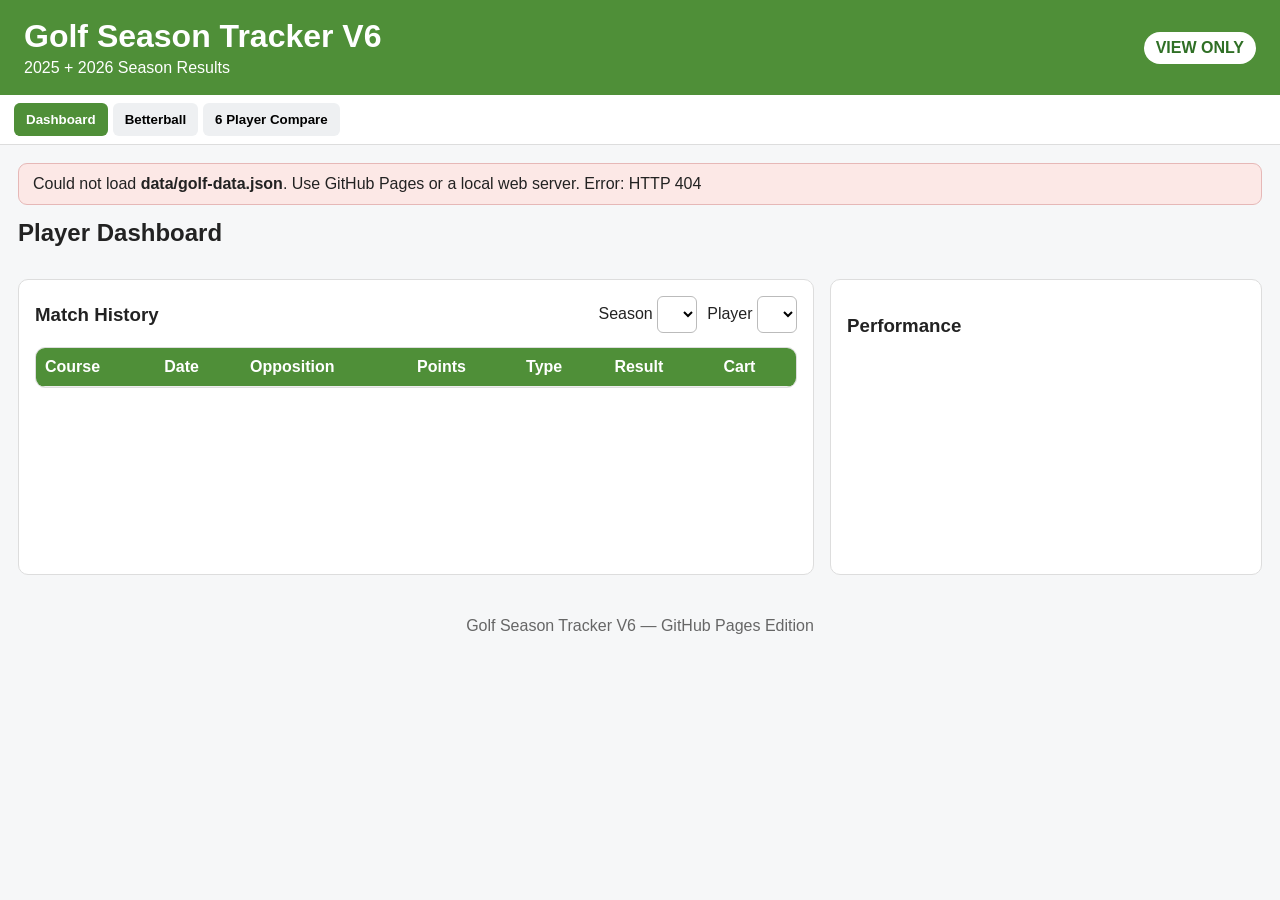
==== index.html @ b0896ddb "Add files via upload" ====
<!doctype html><html lang="en"><head><meta charset="utf-8"><meta name="viewport" content="width=device-width,initial-scale=1"><title>Golf Season Tracker V6</title><link rel="stylesheet" href="style.css"></head><body>
<header><div><h1>Golf Season Tracker V6</h1><div>2025 + 2026 Season Results</div></div><span class="badge">VIEW ONLY</span></header>
<nav><button class="active" data-tab="dashboard">Dashboard</button><button data-tab="betterball">Betterball</button><button data-tab="comparison">6 Player Compare</button></nav>
<main><div id="loadStatus" class="note">Loading golf data…</div>
<section id="dashboard" class="panel active"><div class="section-head"><h2>Player Dashboard</h2></div><div id="cards" class="cards"></div><div class="grid2"><div class="card"><div class="section-head"><h3>Match History</h3><div class="header-actions"><label>Season <select id="dashSeason"></select></label><label>Player <select id="player"></select></label></div></div><div class="table-wrap"><table><thead><tr><th>Course</th><th>Date</th><th>Opposition</th><th>Points</th><th>Type</th><th>Result</th><th>Cart</th></tr></thead><tbody id="history"></tbody></table></div></div><div class="card"><h3>Performance</h3><canvas id="chart" width="520" height="260"></canvas></div></div></section>
<section id="betterball" class="panel"><div class="section-head"><h2>Betterball Results</h2><label>Season <select id="bbSeason"></select></label></div><div class="table-wrap"><table><thead><tr><th>Course</th><th>Date</th><th>Opposition</th><th>Pairing</th><th>Combined</th><th>Result</th></tr></thead><tbody id="bbrows"></tbody></table></div><div class="card top"><h3>Best Betterball Combinations</h3><div class="table-wrap"><table><thead><tr><th>Rank</th><th>Combination</th><th>Played</th><th>W</th><th>D</th><th>L</th><th>Win %</th><th>Avg Combined</th><th>Best Combined</th></tr></thead><tbody id="bestbb"></tbody></table></div></div></section>
<section id="comparison" class="panel"><div class="section-head"><h2>6 Player Comparison</h2><label>Season <select id="compareSeasonView"></select></label></div><div class="table-wrap"><table><thead><tr><th>Metric</th><th><select id="p1"></select></th><th><select id="p2"></select></th><th><select id="p3"></select></th><th><select id="p4"></select></th><th><select id="p5"></select></th><th><select id="p6"></select></th></tr></thead><tbody id="compare"></tbody></table></div></section>
</main><footer>Golf Season Tracker V6 — GitHub Pages Edition</footer><script src="app.js"></script></body></html>
---- style.css ----
*{box-sizing:border-box}body{margin:0;font-family:Arial,Helvetica,sans-serif;background:#f6f7f8;color:#222}header{background:#4f8f38;color:#fff;padding:18px 24px;display:flex;justify-content:space-between;align-items:center;gap:14px;flex-wrap:wrap}h1{margin:0 0 4px}.badge{background:#fff;color:#2f6f25;border-radius:999px;padding:7px 12px;font-weight:700}nav{display:flex;gap:5px;background:#fff;border-bottom:1px solid #ddd;padding:8px 14px;overflow:auto}nav button{border:0;border-radius:6px;padding:9px 12px;background:#eef0f2;font-weight:700;cursor:pointer;white-space:nowrap}nav button.active{background:#4f8f38;color:#fff}main{max-width:1500px;margin:auto;padding:18px}.panel{display:none}.panel.active{display:block}.note{background:#edf7e9;border:1px solid #c8dfbd;border-radius:9px;padding:11px 14px;margin-bottom:14px}.note.error{background:#fce8e6;border-color:#e6b8b7}.section-head{display:flex;justify-content:space-between;align-items:center;gap:10px;flex-wrap:wrap;margin-bottom:14px}.section-head h2,.section-head h3{margin:0}.header-actions{display:flex;gap:10px;align-items:center;flex-wrap:wrap}.cards{display:grid;grid-template-columns:repeat(auto-fit,minmax(145px,1fr));gap:12px;margin-bottom:18px}.card{background:#fff;border:1px solid #ddd;border-radius:10px;padding:16px}.metric .label{font-size:13px;color:#666}.metric .value{font-size:28px;font-weight:800;margin-top:5px}.grid2{display:grid;grid-template-columns:1.4fr 1fr;gap:16px}.table-wrap{overflow:auto;background:#fff;border:1px solid #ddd;border-radius:10px}table{width:100%;border-collapse:collapse;min-width:760px}th,td{padding:10px 9px;border-bottom:1px solid #eee;text-align:left}th{background:#4f8f38;color:#fff}select{padding:9px;border:1px solid #bbb;border-radius:6px;background:#fff}th select{width:100%;min-width:120px;padding:7px;font-weight:700}.result-W{background:#d9ead3}.result-D{background:#fff2cc}.result-L{background:#f4cccc}.top{margin-top:18px}canvas{max-width:100%}footer{text-align:center;color:#666;padding:24px}@media(max-width:700px){.grid2{grid-template-columns:1fr}}
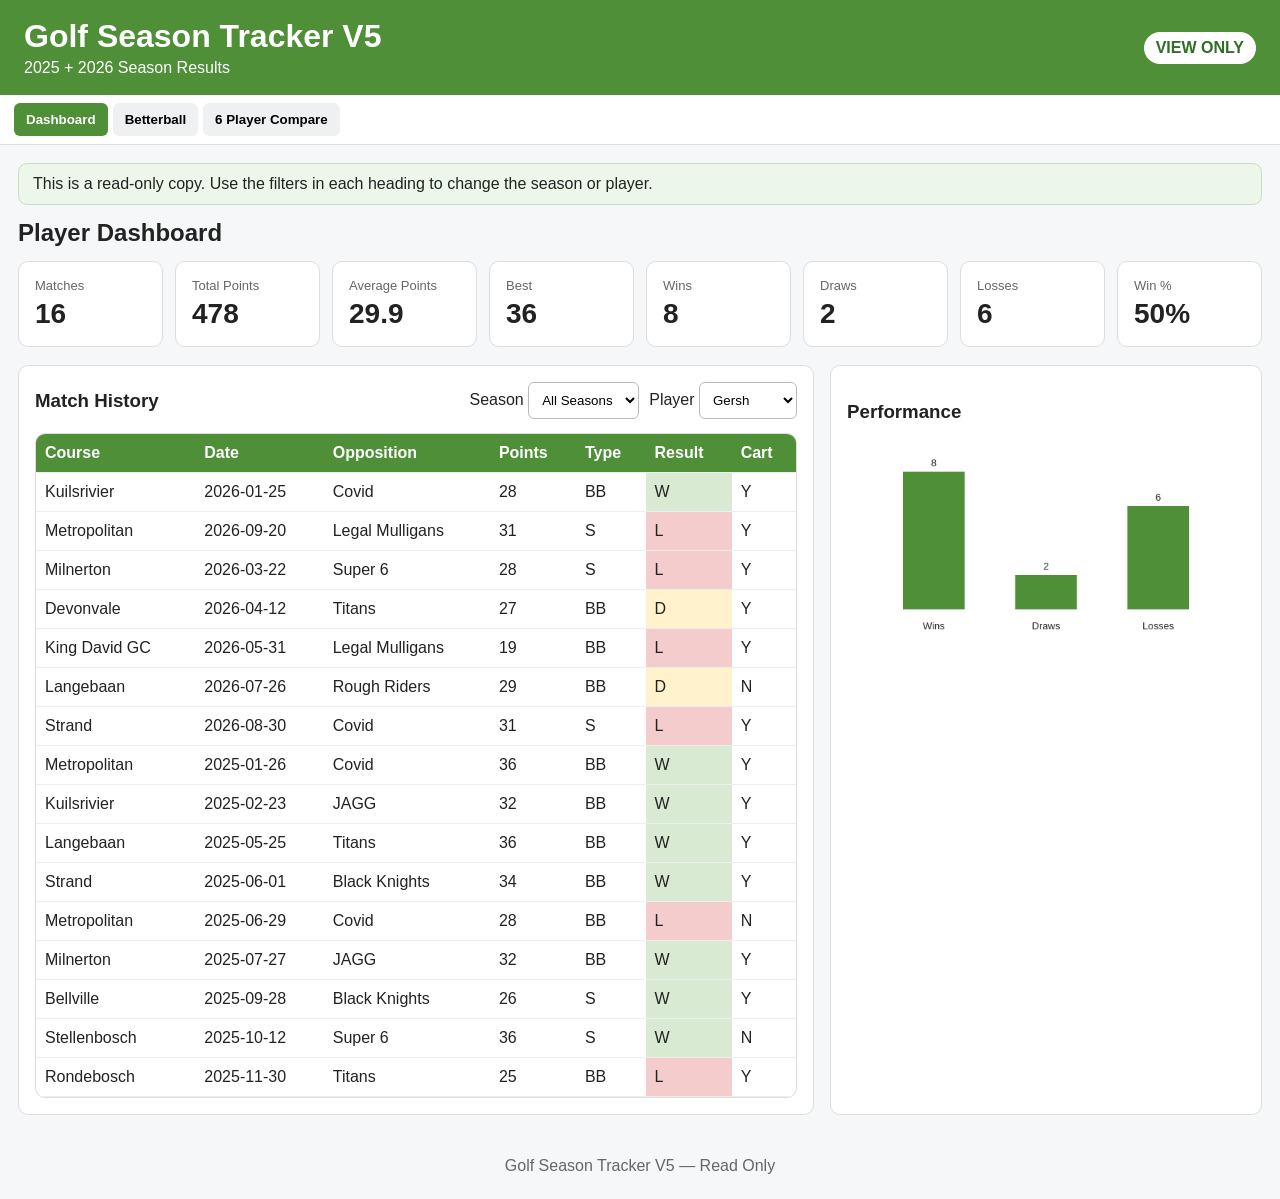
==== commit 1e1d9d59: "Add files via upload" ====
--- a/index.html
+++ b/index.html
@@ -1,8 +1,130 @@
-<!doctype html><html lang="en"><head><meta charset="utf-8"><meta name="viewport" content="width=device-width,initial-scale=1"><title>Golf Season Tracker V6</title><link rel="stylesheet" href="style.css"></head><body>
-<header><div><h1>Golf Season Tracker V6</h1><div>2025 + 2026 Season Results</div></div><span class="badge">VIEW ONLY</span></header>
+<!doctype html><html lang="en"><head><meta charset="utf-8"><meta name="viewport" content="width=device-width,initial-scale=1">
+<title>Golf Season Tracker V5 - View Only</title>
+<style>
+*{box-sizing:border-box}body{margin:0;font-family:Arial,Helvetica,sans-serif;background:#f6f7f8;color:#222}
+header{background:#4f8f38;color:#fff;padding:18px 24px;display:flex;justify-content:space-between;align-items:center;gap:14px;flex-wrap:wrap}
+h1{margin:0 0 4px}.badge{background:#fff;color:#2f6f25;border-radius:999px;padding:7px 12px;font-weight:700}
+nav{display:flex;gap:5px;background:#fff;border-bottom:1px solid #ddd;padding:8px 14px;overflow:auto}
+nav button{border:0;border-radius:6px;padding:9px 12px;background:#eef0f2;font-weight:700;cursor:pointer;white-space:nowrap}nav button.active{background:#4f8f38;color:#fff}
+main{max-width:1500px;margin:auto;padding:18px}.panel{display:none}.panel.active{display:block}
+.note{background:#edf7e9;border:1px solid #c8dfbd;border-radius:9px;padding:11px 14px;margin-bottom:14px}
+.section-head{display:flex;justify-content:space-between;align-items:center;gap:10px;flex-wrap:wrap;margin-bottom:14px}.section-head h2,.section-head h3{margin:0}
+.header-actions{display:flex;gap:10px;align-items:center;flex-wrap:wrap}
+.cards{display:grid;grid-template-columns:repeat(auto-fit,minmax(145px,1fr));gap:12px;margin-bottom:18px}
+.card{background:#fff;border:1px solid #ddd;border-radius:10px;padding:16px}.metric .label{font-size:13px;color:#666}.metric .value{font-size:28px;font-weight:800;margin-top:5px}
+.grid2{display:grid;grid-template-columns:1.4fr 1fr;gap:16px}.table-wrap{overflow:auto;background:#fff;border:1px solid #ddd;border-radius:10px}
+table{width:100%;border-collapse:collapse;min-width:760px}th,td{padding:10px 9px;border-bottom:1px solid #eee;text-align:left}th{background:#4f8f38;color:#fff}
+select{padding:9px;border:1px solid #bbb;border-radius:6px;background:#fff}th select{width:100%;min-width:120px;padding:7px;font-weight:700}
+.result-W{background:#d9ead3}.result-D{background:#fff2cc}.result-L{background:#f4cccc}.top{margin-top:18px}canvas{max-width:100%}
+footer{text-align:center;color:#666;padding:24px}@media(max-width:700px){.grid2{grid-template-columns:1fr}}
+</style></head><body>
+<header><div><h1>Golf Season Tracker V5</h1><div>2025 + 2026 Season Results</div></div><span class="badge">VIEW ONLY</span></header>
 <nav><button class="active" data-tab="dashboard">Dashboard</button><button data-tab="betterball">Betterball</button><button data-tab="comparison">6 Player Compare</button></nav>
-<main><div id="loadStatus" class="note">Loading golf data…</div>
-<section id="dashboard" class="panel active"><div class="section-head"><h2>Player Dashboard</h2></div><div id="cards" class="cards"></div><div class="grid2"><div class="card"><div class="section-head"><h3>Match History</h3><div class="header-actions"><label>Season <select id="dashSeason"></select></label><label>Player <select id="player"></select></label></div></div><div class="table-wrap"><table><thead><tr><th>Course</th><th>Date</th><th>Opposition</th><th>Points</th><th>Type</th><th>Result</th><th>Cart</th></tr></thead><tbody id="history"></tbody></table></div></div><div class="card"><h3>Performance</h3><canvas id="chart" width="520" height="260"></canvas></div></div></section>
-<section id="betterball" class="panel"><div class="section-head"><h2>Betterball Results</h2><label>Season <select id="bbSeason"></select></label></div><div class="table-wrap"><table><thead><tr><th>Course</th><th>Date</th><th>Opposition</th><th>Pairing</th><th>Combined</th><th>Result</th></tr></thead><tbody id="bbrows"></tbody></table></div><div class="card top"><h3>Best Betterball Combinations</h3><div class="table-wrap"><table><thead><tr><th>Rank</th><th>Combination</th><th>Played</th><th>W</th><th>D</th><th>L</th><th>Win %</th><th>Avg Combined</th><th>Best Combined</th></tr></thead><tbody id="bestbb"></tbody></table></div></div></section>
-<section id="comparison" class="panel"><div class="section-head"><h2>6 Player Comparison</h2><label>Season <select id="compareSeasonView"></select></label></div><div class="table-wrap"><table><thead><tr><th>Metric</th><th><select id="p1"></select></th><th><select id="p2"></select></th><th><select id="p3"></select></th><th><select id="p4"></select></th><th><select id="p5"></select></th><th><select id="p6"></select></th></tr></thead><tbody id="compare"></tbody></table></div></section>
-</main><footer>Golf Season Tracker V6 — GitHub Pages Edition</footer><script src="app.js"></script></body></html>+<main><div class="note">This is a read-only copy. Use the filters in each heading to change the season or player.</div>
+
+<section id="dashboard" class="panel active">
+  <div class="section-head"><h2>Player Dashboard</h2></div>
+  <div id="cards" class="cards"></div>
+  <div class="grid2">
+    <div class="card">
+      <div class="section-head"><h3>Match History</h3><div class="header-actions"><label>Season <select id="dashSeason"></select></label><label>Player <select id="player"></select></label></div></div>
+      <div class="table-wrap"><table><thead><tr><th>Course</th><th>Date</th><th>Opposition</th><th>Points</th><th>Type</th><th>Result</th><th>Cart</th></tr></thead><tbody id="history"></tbody></table></div>
+    </div>
+    <div class="card"><h3>Performance</h3><canvas id="chart" width="520" height="260"></canvas></div>
+  </div>
+</section>
+
+<section id="betterball" class="panel">
+  <div class="section-head"><h2>Betterball Results</h2><label>Season <select id="bbSeason"></select></label></div>
+  <div class="table-wrap"><table><thead><tr><th>Course</th><th>Date</th><th>Opposition</th><th>Pairing</th><th>Combined</th><th>Result</th></tr></thead><tbody id="bbrows"></tbody></table></div>
+  <div class="card top"><h3>Best Betterball Combinations</h3><div class="table-wrap"><table><thead><tr><th>Rank</th><th>Combination</th><th>Played</th><th>W</th><th>D</th><th>L</th><th>Win %</th><th>Avg Combined</th><th>Best Combined</th></tr></thead><tbody id="bestbb"></tbody></table></div></div>
+</section>
+
+<section id="comparison" class="panel">
+  <div class="section-head"><h2>6 Player Comparison</h2><label>Season <select id="compareSeasonView"></select></label></div>
+  <div class="table-wrap"><table><thead><tr><th>Metric</th><th><select id="p1"></select></th><th><select id="p2"></select></th><th><select id="p3"></select></th><th><select id="p4"></select></th><th><select id="p5"></select></th><th><select id="p6"></select></th></tr></thead><tbody id="compare"></tbody></table></div>
+</section>
+</main><footer>Golf Season Tracker V5 — Read Only</footer>
+
+<script>
+const STATE={"players":["Hein","Gersh","Louis","Anrich","Danie","John","Barry","Dewald D","Kevin","Faf","Marius","Paul","Hilmi","Matthew","Ronnie","Hanre","Gerhard","Matt"],"courses":["Kuilsrivier","Metropolitan","Milnerton","Devonvale","King David GC","Langebaan","Strand","Stellenbosch","Rondebosch","Bellville"],"oppositions":["Covid","Rough Riders","Super 6","Titans","Legal Mulligans","JAGG","Black Knights"],"matches":[{"season":2026,"course":"Kuilsrivier","date":"2026-01-25","opposition":"Covid","player":"Hein","points":32,"type":"BB","result":"W","cart":"Y"},{"season":2026,"course":"Metropolitan","date":"2026-09-20","opposition":"Legal Mulligans","player":"Hein","points":24,"type":"BB","result":"W","cart":"Y"},{"season":2026,"course":"Milnerton","date":"2026-03-22","opposition":"Super 6","player":"Hein","points":27,"type":"BB","result":"L","cart":"N"},{"season":2026,"course":"Devonvale","date":"2026-04-12","opposition":"Titans","player":"Hein","points":26,"type":"BB","result":"L","cart":"Y"},{"season":2026,"course":"King David GC","date":"2026-05-31","opposition":"Legal Mulligans","player":"Hein","points":26,"type":"BB","result":"L","cart":"Y"},{"season":2026,"course":"Kuilsrivier","date":"2026-01-25","opposition":"Covid","player":"Gersh","points":28,"type":"BB","result":"W","cart":"Y"},{"season":2026,"course":"Metropolitan","date":"2026-09-20","opposition":"Legal Mulligans","player":"Gersh","points":31,"type":"S","result":"L","cart":"Y"},{"season":2026,"course":"Milnerton","date":"2026-03-22","opposition":"Super 6","player":"Gersh","points":28,"type":"S","result":"L","cart":"Y"},{"season":2026,"course":"Devonvale","date":"2026-04-12","opposition":"Titans","player":"Gersh","points":27,"type":"BB","result":"D","cart":"Y"},{"season":2026,"course":"King David GC","date":"2026-05-31","opposition":"Legal Mulligans","player":"Gersh","points":19,"type":"BB","result":"L","cart":"Y"},{"season":2026,"course":"Langebaan","date":"2026-07-26","opposition":"Rough Riders","player":"Gersh","points":29,"type":"BB","result":"D","cart":"N"},{"season":2026,"course":"Strand","date":"2026-08-30","opposition":"Covid","player":"Gersh","points":31,"type":"S","result":"L","cart":"Y"},{"season":2026,"course":"Kuilsrivier","date":"2026-01-25","opposition":"Covid","player":"Louis","points":24,"type":"S","result":"L","cart":"N"},{"season":2026,"course":"Metropolitan","date":"2026-09-20","opposition":"Legal Mulligans","player":"Louis","points":31,"type":"S","result":"L","cart":"Y"},{"season":2026,"course":"Milnerton","date":"2026-03-22","opposition":"Super 6","player":"Louis","points":36,"type":"S","result":"W","cart":"Y"},{"season":2026,"course":"Devonvale","date":"2026-04-12","opposition":"Titans","player":"Louis","points":31,"type":"S","result":"L","cart":"N"},{"season":2026,"course":"King David GC","date":"2026-05-31","opposition":"Legal Mulligans","player":"Louis","points":34,"type":"S","result":"W","cart":"N"},{"season":2026,"course":"Langebaan","date":"2026-07-26","opposition":"Rough Riders","player":"Louis","points":30,"type":"S","result":"L","cart":"N"},{"season":2026,"course":"Strand","date":"2026-08-30","opposition":"Covid","player":"Louis","points":31,"type":"S","result":"L","cart":"Y"},{"season":2026,"course":"Kuilsrivier","date":"2026-01-25","opposition":"Covid","player":"Anrich","points":27,"type":"S","result":"L","cart":"N"},{"season":2026,"course":"Metropolitan","date":"2026-09-20","opposition":"Legal Mulligans","player":"Anrich","points":38,"type":"BB","result":"W","cart":"N"},{"season":2026,"course":"Milnerton","date":"2026-03-22","opposition":"Super 6","player":"Anrich","points":27,"type":"BB","result":"L","cart":"N"},{"season":2026,"course":"Devonvale","date":"2026-04-12","opposition":"Titans","player":"Anrich","points":29,"type":"S","result":"L","cart":"N"},{"season":2026,"course":"King David GC","date":"2026-05-31","opposition":"Legal Mulligans","player":"Anrich","points":30,"type":"BB","result":"L","cart":"N"},{"season":2026,"course":"Langebaan","date":"2026-07-26","opposition":"Rough Riders","player":"Anrich","points":41,"type":"BB","result":"W","cart":"N"},{"season":2026,"course":"Strand","date":"2026-08-30","opposition":"Covid","player":"Anrich","points":35,"type":"BB","result":"W","cart":"N"},{"season":2026,"course":"Kuilsrivier","date":"2026-01-25","opposition":"Covid","player":"Danie","points":18,"type":"BB","result":"L","cart":"N"},{"season":2026,"course":"Metropolitan","date":"2026-09-20","opposition":"Legal Mulligans","player":"Danie","points":33,"type":"BB","result":"W","cart":"N"},{"season":2026,"course":"King David GC","date":"2026-05-31","opposition":"Legal Mulligans","player":"Danie","points":31,"type":"BB","result":"L","cart":"N"},{"season":2026,"course":"Langebaan","date":"2026-07-26","opposition":"Rough Riders","player":"Danie","points":30,"type":"BB","result":"W","cart":"N"},{"season":2026,"course":"Strand","date":"2026-08-30","opposition":"Covid","player":"Danie","points":23,"type":"BB","result":"L","cart":"N"},{"season":2026,"course":"Kuilsrivier","date":"2026-01-25","opposition":"Covid","player":"John","points":26,"type":"BB","result":"L","cart":"N"},{"season":2026,"course":"Metropolitan","date":"2026-09-20","opposition":"Legal Mulligans","player":"John","points":28,"type":"BB","result":"W","cart":"Y"},{"season":2026,"course":"Milnerton","date":"2026-03-22","opposition":"Super 6","player":"John","points":20,"type":"BB","result":"L","cart":"Y"},{"season":2026,"course":"Devonvale","date":"2026-04-12","opposition":"Titans","player":"John","points":24,"type":"BB","result":"D","cart":"Y"},{"season":2026,"course":"King David GC","date":"2026-05-31","opposition":"Legal Mulligans","player":"John","points":35,"type":"S","result":"W","cart":"N"},{"season":2026,"course":"Strand","date":"2026-08-30","opposition":"Covid","player":"John","points":28,"type":"BB","result":"L","cart":"N"},{"season":2026,"course":"Milnerton","date":"2026-03-22","opposition":"Super 6","player":"Barry","points":24,"type":"BB","result":"L","cart":"Y"},{"season":2026,"course":"Langebaan","date":"2026-07-26","opposition":"Rough Riders","player":"Dewald D","points":38,"type":"BB","result":"D","cart":"N"},{"season":2026,"course":"Langebaan","date":"2026-07-26","opposition":"Rough Riders","player":"Kevin","points":34,"type":"S","result":"W","cart":"N"},{"season":2026,"course":"Strand","date":"2026-08-30","opposition":"Covid","player":"Faf","points":27,"type":"BB","result":"WL","cart":"N"},{"season":2026,"course":"Devonvale","date":"2026-04-12","opposition":"Titans","player":"Marius","points":21,"type":"BB","result":"L","cart":"Y"},{"season":2025,"course":"Metropolitan","date":"2025-01-26","opposition":"Covid","player":"Hein","points":35,"type":"S","result":"L","cart":"Y"},{"season":2025,"course":"Kuilsrivier","date":"2025-02-23","opposition":"JAGG","player":"Hein","points":24,"type":"S","result":"L","cart":"Y"},{"season":2025,"course":"Devonvale","date":"2025-04-13","opposition":"Super 6","player":"Hein","points":27,"type":"BB","result":"L","cart":"Y"},{"season":2025,"course":"Strand","date":"2025-06-01","opposition":"Black Knights","player":"Hein","points":26,"type":"BB","result":"L","cart":"Y"},{"season":2025,"course":"Metropolitan","date":"2025-06-29","opposition":"Covid","player":"Hein","points":33,"type":"BB","result":"W","cart":"N"},{"season":2025,"course":"Milnerton","date":"2025-07-27","opposition":"JAGG","player":"Hein","points":28,"type":"BB","result":"W","cart":"Y"},{"season":2025,"course":"Bellville","date":"2025-09-28","opposition":"Black Knights","player":"Hein","points":35,"type":"BB","result":"W","cart":"Y"},{"season":2025,"course":"Stellenbosch","date":"2025-10-12","opposition":"Super 6","player":"Hein","points":35,"type":"BB","result":"W","cart":"N"},{"season":2025,"course":"Rondebosch","date":"2025-11-30","opposition":"Titans","player":"Hein","points":27,"type":"BB","result":"L","cart":"Y"},{"season":2025,"course":"Metropolitan","date":"2025-01-26","opposition":"Covid","player":"Louis","points":34,"type":"BB","result":"L","cart":"N"},{"season":2025,"course":"Kuilsrivier","date":"2025-02-23","opposition":"JAGG","player":"Louis","points":31,"type":"S","result":"L","cart":"Y"},{"season":2025,"course":"Devonvale","date":"2025-04-13","opposition":"Super 6","player":"Louis","points":27,"type":"S","result":"W","cart":"N"},{"season":2025,"course":"Langebaan","date":"2025-05-25","opposition":"Titans","player":"Louis","points":34,"type":"BB","result":"W","cart":"Y"},{"season":2025,"course":"Strand","date":"2025-06-01","opposition":"Black Knights","player":"Louis","points":36,"type":"BB","result":"W","cart":"Y"},{"season":2025,"course":"Milnerton","date":"2025-07-27","opposition":"JAGG","player":"Louis","points":33,"type":"S","result":"W","cart":"N"},{"season":2025,"course":"Bellville","date":"2025-09-28","opposition":"Black Knights","player":"Louis","points":38,"type":"BB","result":"W","cart":"Y"},{"season":2025,"course":"Stellenbosch","date":"2025-10-12","opposition":"Super 6","player":"Louis","points":41,"type":"BB","result":"W","cart":"N"},{"season":2025,"course":"Rondebosch","date":"2025-11-30","opposition":"Titans","player":"Louis","points":36,"type":"S","result":"W","cart":"N"},{"season":2025,"course":"Metropolitan","date":"2025-01-26","opposition":"Covid","player":"Gersh","points":36,"type":"BB","result":"W","cart":"Y"},{"season":2025,"course":"Kuilsrivier","date":"2025-02-23","opposition":"JAGG","player":"Gersh","points":32,"type":"BB","result":"W","cart":"Y"},{"season":2025,"course":"Langebaan","date":"2025-05-25","opposition":"Titans","player":"Gersh","points":36,"type":"BB","result":"W","cart":"Y"},{"season":2025,"course":"Strand","date":"2025-06-01","opposition":"Black Knights","player":"Gersh","points":34,"type":"BB","result":"W","cart":"Y"},{"season":2025,"course":"Metropolitan","date":"2025-06-29","opposition":"Covid","player":"Gersh","points":28,"type":"BB","result":"L","cart":"N"},{"season":2025,"course":"Milnerton","date":"2025-07-27","opposition":"JAGG","player":"Gersh","points":32,"type":"BB","result":"W","cart":"Y"},{"season":2025,"course":"Bellville","date":"2025-09-28","opposition":"Black Knights","player":"Gersh","points":26,"type":"S","result":"W","cart":"Y"},{"season":2025,"course":"Stellenbosch","date":"2025-10-12","opposition":"Super 6","player":"Gersh","points":36,"type":"S","result":"W","cart":"N"},{"season":2025,"course":"Rondebosch","date":"2025-11-30","opposition":"Titans","player":"Gersh","points":25,"type":"BB","result":"L","cart":"Y"},{"season":2025,"course":"Metropolitan","date":"2025-01-26","opposition":"Covid","player":"Danie","points":30,"type":"BB","result":"W","cart":"Y"},{"season":2025,"course":"Kuilsrivier","date":"2025-02-23","opposition":"JAGG","player":"Danie","points":31,"type":"BB","result":"W","cart":"Y"},{"season":2025,"course":"Devonvale","date":"2025-04-13","opposition":"Super 6","player":"Danie","points":28,"type":"BB","result":"W","cart":"N"},{"season":2025,"course":"Langebaan","date":"2025-05-25","opposition":"Titans","player":"Danie","points":34,"type":"BB","result":"W","cart":"N"},{"season":2025,"course":"Strand","date":"2025-06-01","opposition":"Black Knights","player":"Danie","points":20,"type":"S","result":"L","cart":"N"},{"season":2025,"course":"Metropolitan","date":"2025-06-29","opposition":"Covid","player":"Danie","points":32,"type":"BB","result":"W","cart":"N"},{"season":2025,"course":"Milnerton","date":"2025-07-27","opposition":"JAGG","player":"Danie","points":32,"type":"BB","result":"W","cart":"N"},{"season":2025,"course":"Bellville","date":"2025-09-28","opposition":"Black Knights","player":"Danie","points":26,"type":"S","result":"L","cart":"Y"},{"season":2025,"course":"Stellenbosch","date":"2025-10-12","opposition":"Super 6","player":"Danie","points":29,"type":"BB","result":"W","cart":"N"},{"season":2025,"course":"Rondebosch","date":"2025-11-30","opposition":"Titans","player":"Danie","points":33,"type":"BB","result":"W","cart":"N"},{"season":2025,"course":"Metropolitan","date":"2025-01-26","opposition":"Covid","player":"Anrich","points":33,"type":"BB","result":"L","cart":"N"},{"season":2025,"course":"Kuilsrivier","date":"2025-02-23","opposition":"JAGG","player":"Anrich","points":33,"type":"BB","result":"W","cart":"Y"},{"season":2025,"course":"Devonvale","date":"2025-04-13","opposition":"Super 6","player":"Anrich","points":35,"type":"BB","result":"W","cart":"N"},{"season":2025,"course":"Langebaan","date":"2025-05-25","opposition":"Titans","player":"Anrich","points":34,"type":"BB","result":"W","cart":"N"},{"season":2025,"course":"Strand","date":"2025-06-01","opposition":"Black Knights","player":"Anrich","points":28,"type":"BB","result":"L","cart":"N"},{"season":2025,"course":"Metropolitan","date":"2025-06-29","opposition":"Covid","player":"Anrich","points":30,"type":"S","result":"L","cart":"N"},{"season":2025,"course":"Milnerton","date":"2025-07-27","opposition":"JAGG","player":"Anrich","points":26,"type":"S","result":"L","cart":"N"},{"season":2025,"course":"Bellville","date":"2025-09-28","opposition":"Black Knights","player":"Anrich","points":23,"type":"BB","result":"L","cart":"Y"},{"season":2025,"course":"Stellenbosch","date":"2025-10-12","opposition":"Super 6","player":"Anrich","points":37,"type":"S","result":"W","cart":"N"},{"season":2025,"course":"Rondebosch","date":"2025-11-30","opposition":"Titans","player":"Anrich","points":34,"type":"BB","result":"W","cart":"N"},{"season":2025,"course":"Metropolitan","date":"2025-06-29","opposition":"Covid","player":"Paul","points":29,"type":"S","result":"W","cart":"N"},{"season":2025,"course":"Milnerton","date":"2025-07-27","opposition":"JAGG","player":"Paul","points":34,"type":"BB","result":"W","cart":"N"},{"season":2025,"course":"Bellville","date":"2025-09-28","opposition":"Black Knights","player":"Paul","points":27,"type":"BB","result":"L","cart":"Y"},{"season":2025,"course":"Metropolitan","date":"2025-01-26","opposition":"Covid","player":"Hilmi","points":36,"type":"S","result":"W","cart":"N"},{"season":2025,"course":"Kuilsrivier","date":"2025-02-23","opposition":"JAGG","player":"Marius","points":17,"type":"BB","result":"W","cart":"Y"},{"season":2025,"course":"Strand","date":"2025-06-01","opposition":"Black Knights","player":"Marius","points":6,"type":"S","result":"L","cart":"N"},{"season":2025,"course":"Metropolitan","date":"2025-06-29","opposition":"Covid","player":"Marius","points":24,"type":"BB","result":"L","cart":"N"},{"season":2025,"course":"Devonvale","date":"2025-04-13","opposition":"Super 6","player":"Matthew","points":21,"type":"BB","result":"L","cart":"Y"},{"season":2025,"course":"Devonvale","date":"2025-04-13","opposition":"Super 6","player":"Ronnie","points":33,"type":"S","result":"W","cart":"N"},{"season":2025,"course":"Langebaan","date":"2025-05-25","opposition":"Titans","player":"Kevin","points":32,"type":"S","result":"L","cart":"N"},{"season":2025,"course":"Langebaan","date":"2025-05-25","opposition":"Titans","player":"Hanre","points":23,"type":"S","result":"L","cart":"N"},{"season":2025,"course":"Stellenbosch","date":"2025-10-12","opposition":"Super 6","player":"Gerhard","points":21,"type":"BB","result":"W","cart":"N"},{"season":2025,"course":"Rondebosch","date":"2025-11-30","opposition":"Titans","player":"Gerhard","points":22,"type":"S","result":"L","cart":"N"}],"betterball":[{"season":2026,"course":"Kuilsrivier","date":"2026-01-25","opposition":"Covid","t1p1":"Hein","t1p2":"Gersh","t1combined":38,"t1result":"W","t2p1":"Danie","t2p2":"John","t2combined":31,"t2result":"L"},{"season":2026,"course":"Metropolitan","date":"2026-09-20","opposition":"Legal Mulligans","t1p1":"Hein","t1p2":"John","t1combined":38,"t1result":"W","t2p1":"Danie","t2p2":"Anrich","t2combined":42,"t2result":"W"},{"season":2026,"course":"Milnerton","date":"2026-03-22","opposition":"Super 6","t1p1":"John","t1p2":"Barry","t1combined":31,"t1result":"L","t2p1":"Hein","t2p2":"Anrich","t2combined":36,"t2result":"L"},{"season":2026,"course":"Devonvale","date":"2026-04-12","opposition":"Titans","t1p1":"Gersh","t1p2":"John","t1combined":34,"t1result":"D","t2p1":"Hein","t2p2":"Marius","t2combined":32,"t2result":"L"},{"season":2026,"course":"King David GC","date":"2026-05-31","opposition":"Legal Mulligans","t1p1":"Hein","t1p2":"Gersh","t1combined":34,"t1result":"L","t2p1":"Danie","t2p2":"Anrich","t2combined":41,"t2result":"L"},{"season":2026,"course":"Langebaan","date":"2026-07-26","opposition":"Rough Riders","t1p1":"Danie","t1p2":"Anrich","t1combined":46,"t1result":"W","t2p1":"Gersh","t2p2":"Dewald D","t2combined":46,"t2result":"D"},{"season":2026,"course":"Strand","date":"2026-08-30","opposition":"Covid","t1p1":"Danie","t1p2":"John","t1combined":33,"t1result":"L","t2p1":"Anrich","t2p2":"Faf","t2combined":43,"t2result":"W"},{"season":2025,"course":"Metropolitan","date":"2025-01-26","opposition":"Covid","t1p1":"Danie","t1p2":"Gersh","t1combined":0,"t1result":"W","t2p1":"","t2p2":"","t2combined":0,"t2result":""},{"season":2025,"course":"Metropolitan","date":"2025-01-26","opposition":"Covid","t1p1":"Anrich","t1p2":"Louis","t1combined":0,"t1result":"L","t2p1":"","t2p2":"","t2combined":0,"t2result":""},{"season":2025,"course":"Kuilsrivier","date":"2025-02-23","opposition":"JAGG","t1p1":"Danie","t1p2":"Marius","t1combined":0,"t1result":"W","t2p1":"","t2p2":"","t2combined":0,"t2result":""},{"season":2025,"course":"Kuilsrivier","date":"2025-02-23","opposition":"JAGG","t1p1":"Gersh","t1p2":"Anrich","t1combined":0,"t1result":"W","t2p1":"","t2p2":"","t2combined":0,"t2result":""},{"season":2025,"course":"Devonvale","date":"2025-04-13","opposition":"Super 6","t1p1":"Hein","t1p2":"Matt","t1combined":0,"t1result":"L","t2p1":"","t2p2":"","t2combined":0,"t2result":""},{"season":2025,"course":"Devonvale","date":"2025-04-13","opposition":"Super 6","t1p1":"Danie","t1p2":"Anrich","t1combined":0,"t1result":"W","t2p1":"","t2p2":"","t2combined":0,"t2result":""},{"season":2025,"course":"Langebaan","date":"2025-05-25","opposition":"Titans","t1p1":"Gersh","t1p2":"Louis","t1combined":0,"t1result":"W","t2p1":"","t2p2":"","t2combined":0,"t2result":""},{"season":2025,"course":"Langebaan","date":"2025-05-25","opposition":"Titans","t1p1":"Anrich","t1p2":"Danie","t1combined":0,"t1result":"W","t2p1":"","t2p2":"","t2combined":0,"t2result":""},{"season":2025,"course":"Strand","date":"2025-06-01","opposition":"Black Knights","t1p1":"Gersh","t1p2":"Louis","t1combined":0,"t1result":"W","t2p1":"","t2p2":"","t2combined":0,"t2result":""},{"season":2025,"course":"Strand","date":"2025-06-01","opposition":"Black Knights","t1p1":"Anrich","t1p2":"Hein","t1combined":0,"t1result":"W","t2p1":"","t2p2":"","t2combined":0,"t2result":""},{"season":2025,"course":"Metropolitan","date":"2025-06-29","opposition":"Covid","t1p1":"Hein","t1p2":"Danie","t1combined":0,"t1result":"W","t2p1":"","t2p2":"","t2combined":0,"t2result":""},{"season":2025,"course":"Metropolitan","date":"2025-06-29","opposition":"Covid","t1p1":"Gersh","t1p2":"Marius","t1combined":0,"t1result":"L","t2p1":"","t2p2":"","t2combined":0,"t2result":""},{"season":2025,"course":"Milnerton","date":"2025-07-27","opposition":"JAGG","t1p1":"Gersh","t1p2":"Hein","t1combined":0,"t1result":"W","t2p1":"","t2p2":"","t2combined":0,"t2result":""},{"season":2025,"course":"Milnerton","date":"2025-07-27","opposition":"JAGG","t1p1":"Danie","t1p2":"Paul","t1combined":0,"t1result":"W","t2p1":"","t2p2":"","t2combined":0,"t2result":""},{"season":2025,"course":"Stellenbosch","date":"2025-10-12","opposition":"Super 6","t1p1":"Hein","t1p2":"Louis","t1combined":0,"t1result":"W","t2p1":"","t2p2":"","t2combined":0,"t2result":""},{"season":2025,"course":"Stellenbosch","date":"2025-10-12","opposition":"Super 6","t1p1":"Anrich","t1p2":"Paul","t1combined":0,"t1result":"L","t2p1":"","t2p2":"","t2combined":0,"t2result":""},{"season":2025,"course":"Rondebosch","date":"2025-11-30","opposition":"Titans","t1p1":"Anrich","t1p2":"Danie","t1combined":0,"t1result":"W","t2p1":"","t2p2":"","t2combined":0,"t2result":""},{"season":2025,"course":"Rondebosch","date":"2025-11-30","opposition":"Titans","t1p1":"Gersh","t1p2":"Hein","t1combined":0,"t1result":"L","t2p1":"","t2p2":"","t2combined":0,"t2result":""},{"season":2025,"course":"Rondebosch","date":"2025-11-30","opposition":"Titans","t1p1":"Louis","t1p2":"Gerhard","t1combined":0,"t1result":"W","t2p1":"","t2p2":"","t2combined":0,"t2result":""},{"season":2025,"course":"Rondebosch","date":"2025-11-30","opposition":"Titans","t1p1":"Hein","t1p2":"Danie","t1combined":0,"t1result":"W","t2p1":"","t2p2":"","t2combined":0,"t2result":""}]};
+const $=id=>document.getElementById(id);
+const esc=v=>String(v??'').replace(/[&<>]/g,s=>({'&':'&amp;','<':'&lt;','>':'&gt;'}[s]));
+const pct=v=>Math.round((v||0)*100)+'%';
+const avg=a=>a.length?a.reduce((x,y)=>x+y,0)/a.length:0;
+
+function seasonValues(){
+ return ['ALL',...Array.from(new Set([...STATE.matches.map(x=>String(x.season)),...STATE.betterball.map(x=>String(x.season))])).sort((a,b)=>Number(b)-Number(a))];
+}
+function fillSeason(id){
+ $(id).innerHTML=seasonValues().map(s=>`<option value="${s}">${s==='ALL'?'All Seasons':s}</option>`).join('');
+}
+function playersForSeason(season,source='matches'){
+ if(season==='ALL') return [...STATE.players];
+ const set=new Set();
+ if(source==='betterball'){
+  STATE.betterball.filter(x=>String(x.season)===String(season)).forEach(x=>[x.t1p1,x.t1p2,x.t2p1,x.t2p2].forEach(p=>{if(p)set.add(p)}));
+ }else{
+  STATE.matches.filter(x=>String(x.season)===String(season)).forEach(x=>{if(x.player)set.add(x.player)});
+ }
+ return STATE.players.filter(p=>set.has(p));
+}
+function setPlayers(id,season,index=0){
+ const el=$(id),values=playersForSeason(season,'matches'),old=el.value;
+ el.innerHTML=values.map(v=>`<option value="${esc(v)}">${esc(v)}</option>`).join('');
+ if(old&&values.includes(old))el.value=old;else if(values.length)el.value=values[index%values.length];
+}
+function playerStats(player,season){
+ const m=STATE.matches.filter(x=>x.player===player&&(season==='ALL'||String(x.season)===String(season))),pts=m.map(x=>Number(x.points)||0);
+ const c=(r,t)=>m.filter(x=>x.result===r&&(!t||x.type===t)).length,singles=m.filter(x=>x.type==='S').length,bb=m.filter(x=>x.type==='BB').length;
+ return {matches:m.length,total:pts.reduce((a,b)=>a+b,0),average:avg(pts),best:pts.length?Math.max(...pts):0,low:pts.length?Math.min(...pts):0,
+ wins:c('W'),draws:c('D'),losses:c('L'),winPct:m.length?c('W')/m.length:0,singlesWinPct:singles?c('W','S')/singles:0,bbWinPct:bb?c('W','BB')/bb:0};
+}
+function drawBars(labels,values){
+ const c=$('chart'),x=c.getContext('2d'),w=c.width,h=c.height;x.clearRect(0,0,w,h);const p=40,m=Math.max(1,...values),bw=(w-p*2)/values.length*.55;x.font='13px Arial';x.textAlign='center';
+ values.forEach((v,i)=>{const cx=p+(i+.5)*(w-p*2)/values.length,bh=(h-p*2)*(v/m);x.fillStyle='#4f8f38';x.fillRect(cx-bw/2,h-p-bh,bw,bh);x.fillStyle='#222';x.fillText(v,cx,h-p-bh-7);x.fillText(labels[i],cx,h-14)});
+}
+function refreshDashboardPlayer(){
+ const s=$('dashSeason').value;setPlayers('player',s,0);
+ if(STATE.players.includes('Gersh')&&playersForSeason(s).includes('Gersh')&&!$('player').dataset.init){$('player').value='Gersh';$('player').dataset.init='1';}
+}
+function renderDashboard(){
+ const season=$('dashSeason').value,p=$('player').value,s=playerStats(p,season);
+ $('cards').innerHTML=[['Matches',s.matches],['Total Points',s.total],['Average Points',s.average.toFixed(1)],['Best',s.best],['Wins',s.wins],['Draws',s.draws],['Losses',s.losses],['Win %',pct(s.winPct)]].map(v=>`<div class="card metric"><div class="label">${v[0]}</div><div class="value">${v[1]}</div></div>`).join('');
+ const rows=STATE.matches.filter(x=>x.player===p&&(season==='ALL'||String(x.season)===String(season)));
+ $('history').innerHTML=rows.length?rows.map(x=>`<tr><td>${esc(x.course)}</td><td>${esc(x.date)}</td><td>${esc(x.opposition)}</td><td>${x.points}</td><td>${esc(x.type)}</td><td class="result-${x.result}">${esc(x.result)}</td><td>${esc(x.cart)}</td></tr>`).join(''):'<tr><td colspan="7">No matches for this player/season.</td></tr>';
+ drawBars(['Wins','Draws','Losses'],[s.wins,s.draws,s.losses]);
+}
+function pairingRows(){
+ const season=$('bbSeason').value,out=[];
+ STATE.betterball.filter(x=>season==='ALL'||String(x.season)===String(season)).forEach(x=>{
+  if(x.t1p1&&x.t1p2)out.push({course:x.course,date:x.date,opp:x.opposition,p1:x.t1p1,p2:x.t1p2,score:Number(x.t1combined)||0,result:x.t1result});
+  if(x.t2p1&&x.t2p2)out.push({course:x.course,date:x.date,opp:x.opposition,p1:x.t2p1,p2:x.t2p2,score:Number(x.t2combined)||0,result:x.t2result});
+ });return out;
+}
+function renderBetterball(){
+ const rows=pairingRows();
+ $('bbrows').innerHTML=rows.length?rows.map(x=>`<tr><td>${esc(x.course)}</td><td>${esc(x.date)}</td><td>${esc(x.opp)}</td><td>${esc(x.p1)} + ${esc(x.p2)}</td><td>${x.score||''}</td><td class="result-${x.result}">${esc(x.result)}</td></tr>`).join(''):'<tr><td colspan="6">No Betterball results for this season.</td></tr>';
+ const map=new Map();rows.forEach(x=>{const n=[x.p1,x.p2].sort(),k=n.join('|');if(!map.has(k))map.set(k,{name:n.join(' + '),played:0,w:0,d:0,l:0,scores:[]});const a=map.get(k);a.played++;if(x.result==='W')a.w++;else if(x.result==='D')a.d++;else if(x.result==='L')a.l++;if(x.score>0)a.scores.push(x.score)});
+ const ranked=[...map.values()].map(a=>({...a,winPct:a.played?a.w/a.played:0,avg:a.scores.length?avg(a.scores):null,best:a.scores.length?Math.max(...a.scores):null})).sort((a,b)=>b.winPct-a.winPct||((b.avg??-1)-(a.avg??-1))||b.played-a.played);
+ $('bestbb').innerHTML=ranked.map((a,i)=>`<tr><td>${i+1}</td><td><b>${esc(a.name)}</b></td><td>${a.played}</td><td>${a.w}</td><td>${a.d}</td><td>${a.l}</td><td>${pct(a.winPct)}</td><td>${a.avg===null?'—':a.avg.toFixed(1)}</td><td>${a.best===null?'—':a.best}</td></tr>`).join('');
+}
+function refreshComparePlayers(){
+ const season=$('compareSeasonView').value,values=playersForSeason(season,'matches');
+ [1,2,3,4,5,6].forEach((n,i)=>{const el=$('p'+n),old=el.value;el.innerHTML=values.map(v=>`<option value="${esc(v)}">${esc(v)}</option>`).join('');if(old&&values.includes(old))el.value=old;else if(values.length)el.value=values[i%values.length];});
+}
+function renderComparison(){
+ const season=$('compareSeasonView').value,ps=[1,2,3,4,5,6].map(i=>$('p'+i).value),ss=ps.map(p=>playerStats(p,season));
+ const rows=[['Matches','matches',v=>v],['Total Points','total',v=>v],['Average Points','average',v=>v.toFixed(1)],['Best Points','best',v=>v],['Lowest Points','low',v=>v],['Wins','wins',v=>v],['Draws','draws',v=>v],['Losses','losses',v=>v],['Win %','winPct',pct],['Singles Win %','singlesWinPct',pct],['Betterball Win %','bbWinPct',pct]];
+ $('compare').innerHTML=rows.map(([l,k,f])=>`<tr><td><b>${l}</b></td>${ss.map(s=>`<td>${f(s[k])}</td>`).join('')}</tr>`).join('');
+}
+['dashSeason','bbSeason','compareSeasonView'].forEach(fillSeason);
+refreshDashboardPlayer();refreshComparePlayers();
+$('player').addEventListener('change',renderDashboard);
+$('dashSeason').addEventListener('change',()=>{refreshDashboardPlayer();renderDashboard()});
+$('bbSeason').addEventListener('change',renderBetterball);
+$('compareSeasonView').addEventListener('change',()=>{refreshComparePlayers();renderComparison()});
+[1,2,3,4,5,6].forEach(n=>$('p'+n).addEventListener('change',renderComparison));
+document.querySelectorAll('nav button').forEach(b=>b.addEventListener('click',()=>{document.querySelectorAll('nav button').forEach(x=>x.classList.remove('active'));document.querySelectorAll('.panel').forEach(x=>x.classList.remove('active'));b.classList.add('active');$(b.dataset.tab).classList.add('active')}));
+renderDashboard();renderBetterball();renderComparison();
+</script></body></html>
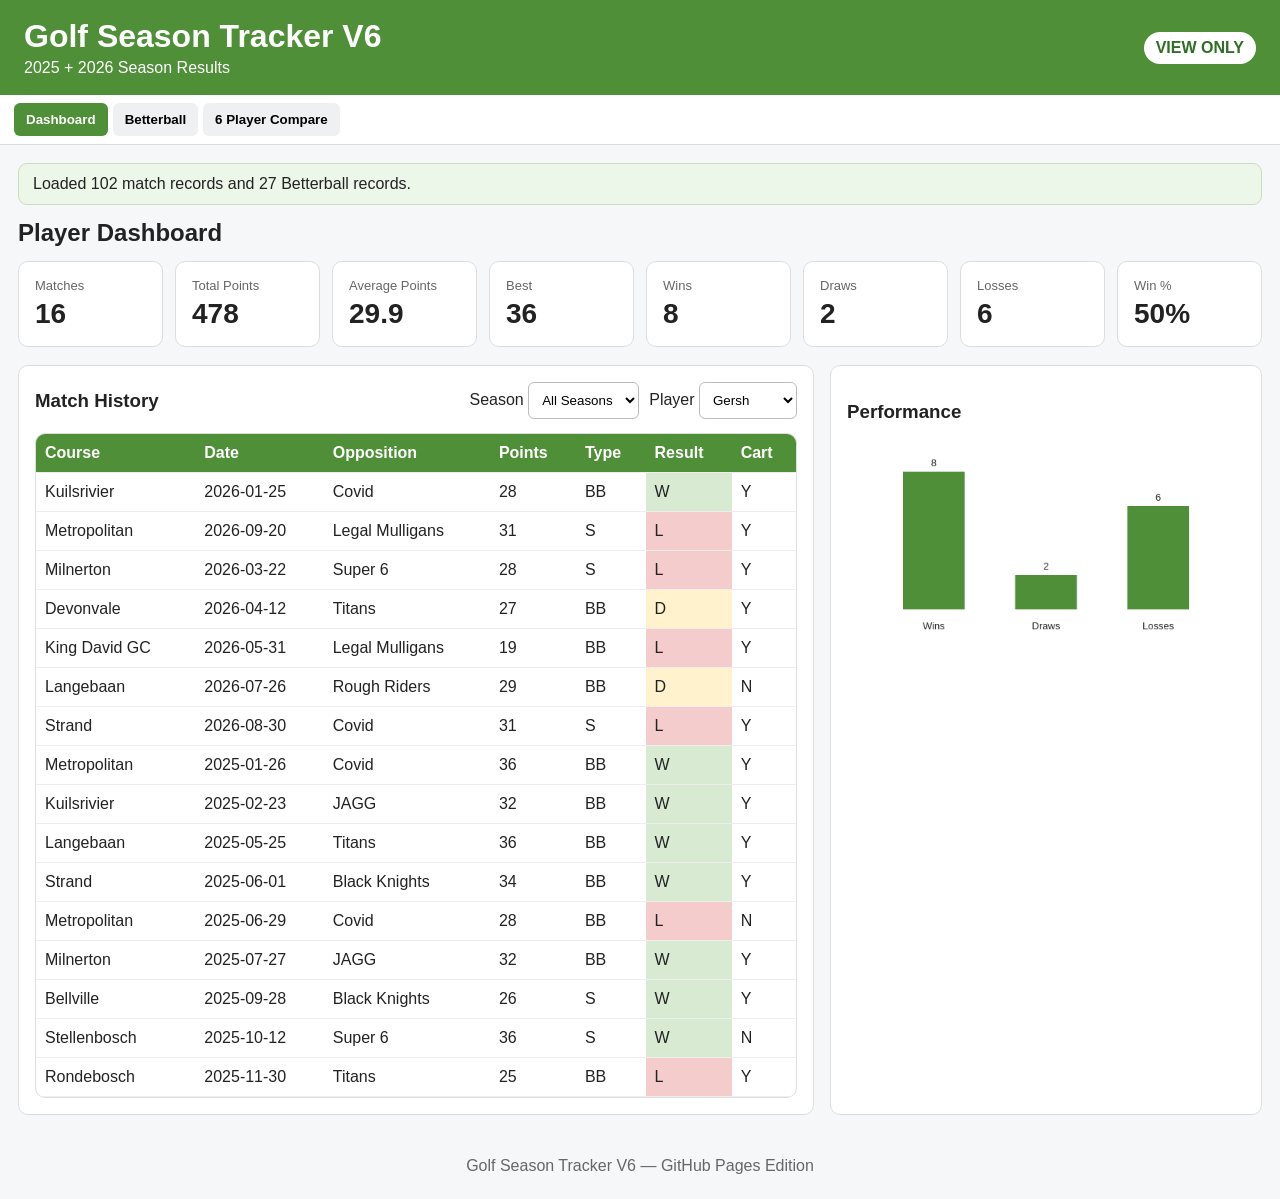
==== commit 34e9fca5: "Add files via upload" ====
--- a/index.html
+++ b/index.html
@@ -1,130 +1,8 @@
-<!doctype html><html lang="en"><head><meta charset="utf-8"><meta name="viewport" content="width=device-width,initial-scale=1">
-<title>Golf Season Tracker V5 - View Only</title>
-<style>
-*{box-sizing:border-box}body{margin:0;font-family:Arial,Helvetica,sans-serif;background:#f6f7f8;color:#222}
-header{background:#4f8f38;color:#fff;padding:18px 24px;display:flex;justify-content:space-between;align-items:center;gap:14px;flex-wrap:wrap}
-h1{margin:0 0 4px}.badge{background:#fff;color:#2f6f25;border-radius:999px;padding:7px 12px;font-weight:700}
-nav{display:flex;gap:5px;background:#fff;border-bottom:1px solid #ddd;padding:8px 14px;overflow:auto}
-nav button{border:0;border-radius:6px;padding:9px 12px;background:#eef0f2;font-weight:700;cursor:pointer;white-space:nowrap}nav button.active{background:#4f8f38;color:#fff}
-main{max-width:1500px;margin:auto;padding:18px}.panel{display:none}.panel.active{display:block}
-.note{background:#edf7e9;border:1px solid #c8dfbd;border-radius:9px;padding:11px 14px;margin-bottom:14px}
-.section-head{display:flex;justify-content:space-between;align-items:center;gap:10px;flex-wrap:wrap;margin-bottom:14px}.section-head h2,.section-head h3{margin:0}
-.header-actions{display:flex;gap:10px;align-items:center;flex-wrap:wrap}
-.cards{display:grid;grid-template-columns:repeat(auto-fit,minmax(145px,1fr));gap:12px;margin-bottom:18px}
-.card{background:#fff;border:1px solid #ddd;border-radius:10px;padding:16px}.metric .label{font-size:13px;color:#666}.metric .value{font-size:28px;font-weight:800;margin-top:5px}
-.grid2{display:grid;grid-template-columns:1.4fr 1fr;gap:16px}.table-wrap{overflow:auto;background:#fff;border:1px solid #ddd;border-radius:10px}
-table{width:100%;border-collapse:collapse;min-width:760px}th,td{padding:10px 9px;border-bottom:1px solid #eee;text-align:left}th{background:#4f8f38;color:#fff}
-select{padding:9px;border:1px solid #bbb;border-radius:6px;background:#fff}th select{width:100%;min-width:120px;padding:7px;font-weight:700}
-.result-W{background:#d9ead3}.result-D{background:#fff2cc}.result-L{background:#f4cccc}.top{margin-top:18px}canvas{max-width:100%}
-footer{text-align:center;color:#666;padding:24px}@media(max-width:700px){.grid2{grid-template-columns:1fr}}
-</style></head><body>
-<header><div><h1>Golf Season Tracker V5</h1><div>2025 + 2026 Season Results</div></div><span class="badge">VIEW ONLY</span></header>
+<!doctype html><html lang="en"><head><meta charset="utf-8"><meta name="viewport" content="width=device-width,initial-scale=1"><title>Golf Season Tracker V6</title><link rel="stylesheet" href="style.css"></head><body>
+<header><div><h1>Golf Season Tracker V6</h1><div>2025 + 2026 Season Results</div></div><span class="badge">VIEW ONLY</span></header>
 <nav><button class="active" data-tab="dashboard">Dashboard</button><button data-tab="betterball">Betterball</button><button data-tab="comparison">6 Player Compare</button></nav>
-<main><div class="note">This is a read-only copy. Use the filters in each heading to change the season or player.</div>
-
-<section id="dashboard" class="panel active">
-  <div class="section-head"><h2>Player Dashboard</h2></div>
-  <div id="cards" class="cards"></div>
-  <div class="grid2">
-    <div class="card">
-      <div class="section-head"><h3>Match History</h3><div class="header-actions"><label>Season <select id="dashSeason"></select></label><label>Player <select id="player"></select></label></div></div>
-      <div class="table-wrap"><table><thead><tr><th>Course</th><th>Date</th><th>Opposition</th><th>Points</th><th>Type</th><th>Result</th><th>Cart</th></tr></thead><tbody id="history"></tbody></table></div>
-    </div>
-    <div class="card"><h3>Performance</h3><canvas id="chart" width="520" height="260"></canvas></div>
-  </div>
-</section>
-
-<section id="betterball" class="panel">
-  <div class="section-head"><h2>Betterball Results</h2><label>Season <select id="bbSeason"></select></label></div>
-  <div class="table-wrap"><table><thead><tr><th>Course</th><th>Date</th><th>Opposition</th><th>Pairing</th><th>Combined</th><th>Result</th></tr></thead><tbody id="bbrows"></tbody></table></div>
-  <div class="card top"><h3>Best Betterball Combinations</h3><div class="table-wrap"><table><thead><tr><th>Rank</th><th>Combination</th><th>Played</th><th>W</th><th>D</th><th>L</th><th>Win %</th><th>Avg Combined</th><th>Best Combined</th></tr></thead><tbody id="bestbb"></tbody></table></div></div>
-</section>
-
-<section id="comparison" class="panel">
-  <div class="section-head"><h2>6 Player Comparison</h2><label>Season <select id="compareSeasonView"></select></label></div>
-  <div class="table-wrap"><table><thead><tr><th>Metric</th><th><select id="p1"></select></th><th><select id="p2"></select></th><th><select id="p3"></select></th><th><select id="p4"></select></th><th><select id="p5"></select></th><th><select id="p6"></select></th></tr></thead><tbody id="compare"></tbody></table></div>
-</section>
-</main><footer>Golf Season Tracker V5 — Read Only</footer>
-
-<script>
-const STATE={"players":["Hein","Gersh","Louis","Anrich","Danie","John","Barry","Dewald D","Kevin","Faf","Marius","Paul","Hilmi","Matthew","Ronnie","Hanre","Gerhard","Matt"],"courses":["Kuilsrivier","Metropolitan","Milnerton","Devonvale","King David GC","Langebaan","Strand","Stellenbosch","Rondebosch","Bellville"],"oppositions":["Covid","Rough Riders","Super 6","Titans","Legal Mulligans","JAGG","Black Knights"],"matches":[{"season":2026,"course":"Kuilsrivier","date":"2026-01-25","opposition":"Covid","player":"Hein","points":32,"type":"BB","result":"W","cart":"Y"},{"season":2026,"course":"Metropolitan","date":"2026-09-20","opposition":"Legal Mulligans","player":"Hein","points":24,"type":"BB","result":"W","cart":"Y"},{"season":2026,"course":"Milnerton","date":"2026-03-22","opposition":"Super 6","player":"Hein","points":27,"type":"BB","result":"L","cart":"N"},{"season":2026,"course":"Devonvale","date":"2026-04-12","opposition":"Titans","player":"Hein","points":26,"type":"BB","result":"L","cart":"Y"},{"season":2026,"course":"King David GC","date":"2026-05-31","opposition":"Legal Mulligans","player":"Hein","points":26,"type":"BB","result":"L","cart":"Y"},{"season":2026,"course":"Kuilsrivier","date":"2026-01-25","opposition":"Covid","player":"Gersh","points":28,"type":"BB","result":"W","cart":"Y"},{"season":2026,"course":"Metropolitan","date":"2026-09-20","opposition":"Legal Mulligans","player":"Gersh","points":31,"type":"S","result":"L","cart":"Y"},{"season":2026,"course":"Milnerton","date":"2026-03-22","opposition":"Super 6","player":"Gersh","points":28,"type":"S","result":"L","cart":"Y"},{"season":2026,"course":"Devonvale","date":"2026-04-12","opposition":"Titans","player":"Gersh","points":27,"type":"BB","result":"D","cart":"Y"},{"season":2026,"course":"King David GC","date":"2026-05-31","opposition":"Legal Mulligans","player":"Gersh","points":19,"type":"BB","result":"L","cart":"Y"},{"season":2026,"course":"Langebaan","date":"2026-07-26","opposition":"Rough Riders","player":"Gersh","points":29,"type":"BB","result":"D","cart":"N"},{"season":2026,"course":"Strand","date":"2026-08-30","opposition":"Covid","player":"Gersh","points":31,"type":"S","result":"L","cart":"Y"},{"season":2026,"course":"Kuilsrivier","date":"2026-01-25","opposition":"Covid","player":"Louis","points":24,"type":"S","result":"L","cart":"N"},{"season":2026,"course":"Metropolitan","date":"2026-09-20","opposition":"Legal Mulligans","player":"Louis","points":31,"type":"S","result":"L","cart":"Y"},{"season":2026,"course":"Milnerton","date":"2026-03-22","opposition":"Super 6","player":"Louis","points":36,"type":"S","result":"W","cart":"Y"},{"season":2026,"course":"Devonvale","date":"2026-04-12","opposition":"Titans","player":"Louis","points":31,"type":"S","result":"L","cart":"N"},{"season":2026,"course":"King David GC","date":"2026-05-31","opposition":"Legal Mulligans","player":"Louis","points":34,"type":"S","result":"W","cart":"N"},{"season":2026,"course":"Langebaan","date":"2026-07-26","opposition":"Rough Riders","player":"Louis","points":30,"type":"S","result":"L","cart":"N"},{"season":2026,"course":"Strand","date":"2026-08-30","opposition":"Covid","player":"Louis","points":31,"type":"S","result":"L","cart":"Y"},{"season":2026,"course":"Kuilsrivier","date":"2026-01-25","opposition":"Covid","player":"Anrich","points":27,"type":"S","result":"L","cart":"N"},{"season":2026,"course":"Metropolitan","date":"2026-09-20","opposition":"Legal Mulligans","player":"Anrich","points":38,"type":"BB","result":"W","cart":"N"},{"season":2026,"course":"Milnerton","date":"2026-03-22","opposition":"Super 6","player":"Anrich","points":27,"type":"BB","result":"L","cart":"N"},{"season":2026,"course":"Devonvale","date":"2026-04-12","opposition":"Titans","player":"Anrich","points":29,"type":"S","result":"L","cart":"N"},{"season":2026,"course":"King David GC","date":"2026-05-31","opposition":"Legal Mulligans","player":"Anrich","points":30,"type":"BB","result":"L","cart":"N"},{"season":2026,"course":"Langebaan","date":"2026-07-26","opposition":"Rough Riders","player":"Anrich","points":41,"type":"BB","result":"W","cart":"N"},{"season":2026,"course":"Strand","date":"2026-08-30","opposition":"Covid","player":"Anrich","points":35,"type":"BB","result":"W","cart":"N"},{"season":2026,"course":"Kuilsrivier","date":"2026-01-25","opposition":"Covid","player":"Danie","points":18,"type":"BB","result":"L","cart":"N"},{"season":2026,"course":"Metropolitan","date":"2026-09-20","opposition":"Legal Mulligans","player":"Danie","points":33,"type":"BB","result":"W","cart":"N"},{"season":2026,"course":"King David GC","date":"2026-05-31","opposition":"Legal Mulligans","player":"Danie","points":31,"type":"BB","result":"L","cart":"N"},{"season":2026,"course":"Langebaan","date":"2026-07-26","opposition":"Rough Riders","player":"Danie","points":30,"type":"BB","result":"W","cart":"N"},{"season":2026,"course":"Strand","date":"2026-08-30","opposition":"Covid","player":"Danie","points":23,"type":"BB","result":"L","cart":"N"},{"season":2026,"course":"Kuilsrivier","date":"2026-01-25","opposition":"Covid","player":"John","points":26,"type":"BB","result":"L","cart":"N"},{"season":2026,"course":"Metropolitan","date":"2026-09-20","opposition":"Legal Mulligans","player":"John","points":28,"type":"BB","result":"W","cart":"Y"},{"season":2026,"course":"Milnerton","date":"2026-03-22","opposition":"Super 6","player":"John","points":20,"type":"BB","result":"L","cart":"Y"},{"season":2026,"course":"Devonvale","date":"2026-04-12","opposition":"Titans","player":"John","points":24,"type":"BB","result":"D","cart":"Y"},{"season":2026,"course":"King David GC","date":"2026-05-31","opposition":"Legal Mulligans","player":"John","points":35,"type":"S","result":"W","cart":"N"},{"season":2026,"course":"Strand","date":"2026-08-30","opposition":"Covid","player":"John","points":28,"type":"BB","result":"L","cart":"N"},{"season":2026,"course":"Milnerton","date":"2026-03-22","opposition":"Super 6","player":"Barry","points":24,"type":"BB","result":"L","cart":"Y"},{"season":2026,"course":"Langebaan","date":"2026-07-26","opposition":"Rough Riders","player":"Dewald D","points":38,"type":"BB","result":"D","cart":"N"},{"season":2026,"course":"Langebaan","date":"2026-07-26","opposition":"Rough Riders","player":"Kevin","points":34,"type":"S","result":"W","cart":"N"},{"season":2026,"course":"Strand","date":"2026-08-30","opposition":"Covid","player":"Faf","points":27,"type":"BB","result":"WL","cart":"N"},{"season":2026,"course":"Devonvale","date":"2026-04-12","opposition":"Titans","player":"Marius","points":21,"type":"BB","result":"L","cart":"Y"},{"season":2025,"course":"Metropolitan","date":"2025-01-26","opposition":"Covid","player":"Hein","points":35,"type":"S","result":"L","cart":"Y"},{"season":2025,"course":"Kuilsrivier","date":"2025-02-23","opposition":"JAGG","player":"Hein","points":24,"type":"S","result":"L","cart":"Y"},{"season":2025,"course":"Devonvale","date":"2025-04-13","opposition":"Super 6","player":"Hein","points":27,"type":"BB","result":"L","cart":"Y"},{"season":2025,"course":"Strand","date":"2025-06-01","opposition":"Black Knights","player":"Hein","points":26,"type":"BB","result":"L","cart":"Y"},{"season":2025,"course":"Metropolitan","date":"2025-06-29","opposition":"Covid","player":"Hein","points":33,"type":"BB","result":"W","cart":"N"},{"season":2025,"course":"Milnerton","date":"2025-07-27","opposition":"JAGG","player":"Hein","points":28,"type":"BB","result":"W","cart":"Y"},{"season":2025,"course":"Bellville","date":"2025-09-28","opposition":"Black Knights","player":"Hein","points":35,"type":"BB","result":"W","cart":"Y"},{"season":2025,"course":"Stellenbosch","date":"2025-10-12","opposition":"Super 6","player":"Hein","points":35,"type":"BB","result":"W","cart":"N"},{"season":2025,"course":"Rondebosch","date":"2025-11-30","opposition":"Titans","player":"Hein","points":27,"type":"BB","result":"L","cart":"Y"},{"season":2025,"course":"Metropolitan","date":"2025-01-26","opposition":"Covid","player":"Louis","points":34,"type":"BB","result":"L","cart":"N"},{"season":2025,"course":"Kuilsrivier","date":"2025-02-23","opposition":"JAGG","player":"Louis","points":31,"type":"S","result":"L","cart":"Y"},{"season":2025,"course":"Devonvale","date":"2025-04-13","opposition":"Super 6","player":"Louis","points":27,"type":"S","result":"W","cart":"N"},{"season":2025,"course":"Langebaan","date":"2025-05-25","opposition":"Titans","player":"Louis","points":34,"type":"BB","result":"W","cart":"Y"},{"season":2025,"course":"Strand","date":"2025-06-01","opposition":"Black Knights","player":"Louis","points":36,"type":"BB","result":"W","cart":"Y"},{"season":2025,"course":"Milnerton","date":"2025-07-27","opposition":"JAGG","player":"Louis","points":33,"type":"S","result":"W","cart":"N"},{"season":2025,"course":"Bellville","date":"2025-09-28","opposition":"Black Knights","player":"Louis","points":38,"type":"BB","result":"W","cart":"Y"},{"season":2025,"course":"Stellenbosch","date":"2025-10-12","opposition":"Super 6","player":"Louis","points":41,"type":"BB","result":"W","cart":"N"},{"season":2025,"course":"Rondebosch","date":"2025-11-30","opposition":"Titans","player":"Louis","points":36,"type":"S","result":"W","cart":"N"},{"season":2025,"course":"Metropolitan","date":"2025-01-26","opposition":"Covid","player":"Gersh","points":36,"type":"BB","result":"W","cart":"Y"},{"season":2025,"course":"Kuilsrivier","date":"2025-02-23","opposition":"JAGG","player":"Gersh","points":32,"type":"BB","result":"W","cart":"Y"},{"season":2025,"course":"Langebaan","date":"2025-05-25","opposition":"Titans","player":"Gersh","points":36,"type":"BB","result":"W","cart":"Y"},{"season":2025,"course":"Strand","date":"2025-06-01","opposition":"Black Knights","player":"Gersh","points":34,"type":"BB","result":"W","cart":"Y"},{"season":2025,"course":"Metropolitan","date":"2025-06-29","opposition":"Covid","player":"Gersh","points":28,"type":"BB","result":"L","cart":"N"},{"season":2025,"course":"Milnerton","date":"2025-07-27","opposition":"JAGG","player":"Gersh","points":32,"type":"BB","result":"W","cart":"Y"},{"season":2025,"course":"Bellville","date":"2025-09-28","opposition":"Black Knights","player":"Gersh","points":26,"type":"S","result":"W","cart":"Y"},{"season":2025,"course":"Stellenbosch","date":"2025-10-12","opposition":"Super 6","player":"Gersh","points":36,"type":"S","result":"W","cart":"N"},{"season":2025,"course":"Rondebosch","date":"2025-11-30","opposition":"Titans","player":"Gersh","points":25,"type":"BB","result":"L","cart":"Y"},{"season":2025,"course":"Metropolitan","date":"2025-01-26","opposition":"Covid","player":"Danie","points":30,"type":"BB","result":"W","cart":"Y"},{"season":2025,"course":"Kuilsrivier","date":"2025-02-23","opposition":"JAGG","player":"Danie","points":31,"type":"BB","result":"W","cart":"Y"},{"season":2025,"course":"Devonvale","date":"2025-04-13","opposition":"Super 6","player":"Danie","points":28,"type":"BB","result":"W","cart":"N"},{"season":2025,"course":"Langebaan","date":"2025-05-25","opposition":"Titans","player":"Danie","points":34,"type":"BB","result":"W","cart":"N"},{"season":2025,"course":"Strand","date":"2025-06-01","opposition":"Black Knights","player":"Danie","points":20,"type":"S","result":"L","cart":"N"},{"season":2025,"course":"Metropolitan","date":"2025-06-29","opposition":"Covid","player":"Danie","points":32,"type":"BB","result":"W","cart":"N"},{"season":2025,"course":"Milnerton","date":"2025-07-27","opposition":"JAGG","player":"Danie","points":32,"type":"BB","result":"W","cart":"N"},{"season":2025,"course":"Bellville","date":"2025-09-28","opposition":"Black Knights","player":"Danie","points":26,"type":"S","result":"L","cart":"Y"},{"season":2025,"course":"Stellenbosch","date":"2025-10-12","opposition":"Super 6","player":"Danie","points":29,"type":"BB","result":"W","cart":"N"},{"season":2025,"course":"Rondebosch","date":"2025-11-30","opposition":"Titans","player":"Danie","points":33,"type":"BB","result":"W","cart":"N"},{"season":2025,"course":"Metropolitan","date":"2025-01-26","opposition":"Covid","player":"Anrich","points":33,"type":"BB","result":"L","cart":"N"},{"season":2025,"course":"Kuilsrivier","date":"2025-02-23","opposition":"JAGG","player":"Anrich","points":33,"type":"BB","result":"W","cart":"Y"},{"season":2025,"course":"Devonvale","date":"2025-04-13","opposition":"Super 6","player":"Anrich","points":35,"type":"BB","result":"W","cart":"N"},{"season":2025,"course":"Langebaan","date":"2025-05-25","opposition":"Titans","player":"Anrich","points":34,"type":"BB","result":"W","cart":"N"},{"season":2025,"course":"Strand","date":"2025-06-01","opposition":"Black Knights","player":"Anrich","points":28,"type":"BB","result":"L","cart":"N"},{"season":2025,"course":"Metropolitan","date":"2025-06-29","opposition":"Covid","player":"Anrich","points":30,"type":"S","result":"L","cart":"N"},{"season":2025,"course":"Milnerton","date":"2025-07-27","opposition":"JAGG","player":"Anrich","points":26,"type":"S","result":"L","cart":"N"},{"season":2025,"course":"Bellville","date":"2025-09-28","opposition":"Black Knights","player":"Anrich","points":23,"type":"BB","result":"L","cart":"Y"},{"season":2025,"course":"Stellenbosch","date":"2025-10-12","opposition":"Super 6","player":"Anrich","points":37,"type":"S","result":"W","cart":"N"},{"season":2025,"course":"Rondebosch","date":"2025-11-30","opposition":"Titans","player":"Anrich","points":34,"type":"BB","result":"W","cart":"N"},{"season":2025,"course":"Metropolitan","date":"2025-06-29","opposition":"Covid","player":"Paul","points":29,"type":"S","result":"W","cart":"N"},{"season":2025,"course":"Milnerton","date":"2025-07-27","opposition":"JAGG","player":"Paul","points":34,"type":"BB","result":"W","cart":"N"},{"season":2025,"course":"Bellville","date":"2025-09-28","opposition":"Black Knights","player":"Paul","points":27,"type":"BB","result":"L","cart":"Y"},{"season":2025,"course":"Metropolitan","date":"2025-01-26","opposition":"Covid","player":"Hilmi","points":36,"type":"S","result":"W","cart":"N"},{"season":2025,"course":"Kuilsrivier","date":"2025-02-23","opposition":"JAGG","player":"Marius","points":17,"type":"BB","result":"W","cart":"Y"},{"season":2025,"course":"Strand","date":"2025-06-01","opposition":"Black Knights","player":"Marius","points":6,"type":"S","result":"L","cart":"N"},{"season":2025,"course":"Metropolitan","date":"2025-06-29","opposition":"Covid","player":"Marius","points":24,"type":"BB","result":"L","cart":"N"},{"season":2025,"course":"Devonvale","date":"2025-04-13","opposition":"Super 6","player":"Matthew","points":21,"type":"BB","result":"L","cart":"Y"},{"season":2025,"course":"Devonvale","date":"2025-04-13","opposition":"Super 6","player":"Ronnie","points":33,"type":"S","result":"W","cart":"N"},{"season":2025,"course":"Langebaan","date":"2025-05-25","opposition":"Titans","player":"Kevin","points":32,"type":"S","result":"L","cart":"N"},{"season":2025,"course":"Langebaan","date":"2025-05-25","opposition":"Titans","player":"Hanre","points":23,"type":"S","result":"L","cart":"N"},{"season":2025,"course":"Stellenbosch","date":"2025-10-12","opposition":"Super 6","player":"Gerhard","points":21,"type":"BB","result":"W","cart":"N"},{"season":2025,"course":"Rondebosch","date":"2025-11-30","opposition":"Titans","player":"Gerhard","points":22,"type":"S","result":"L","cart":"N"}],"betterball":[{"season":2026,"course":"Kuilsrivier","date":"2026-01-25","opposition":"Covid","t1p1":"Hein","t1p2":"Gersh","t1combined":38,"t1result":"W","t2p1":"Danie","t2p2":"John","t2combined":31,"t2result":"L"},{"season":2026,"course":"Metropolitan","date":"2026-09-20","opposition":"Legal Mulligans","t1p1":"Hein","t1p2":"John","t1combined":38,"t1result":"W","t2p1":"Danie","t2p2":"Anrich","t2combined":42,"t2result":"W"},{"season":2026,"course":"Milnerton","date":"2026-03-22","opposition":"Super 6","t1p1":"John","t1p2":"Barry","t1combined":31,"t1result":"L","t2p1":"Hein","t2p2":"Anrich","t2combined":36,"t2result":"L"},{"season":2026,"course":"Devonvale","date":"2026-04-12","opposition":"Titans","t1p1":"Gersh","t1p2":"John","t1combined":34,"t1result":"D","t2p1":"Hein","t2p2":"Marius","t2combined":32,"t2result":"L"},{"season":2026,"course":"King David GC","date":"2026-05-31","opposition":"Legal Mulligans","t1p1":"Hein","t1p2":"Gersh","t1combined":34,"t1result":"L","t2p1":"Danie","t2p2":"Anrich","t2combined":41,"t2result":"L"},{"season":2026,"course":"Langebaan","date":"2026-07-26","opposition":"Rough Riders","t1p1":"Danie","t1p2":"Anrich","t1combined":46,"t1result":"W","t2p1":"Gersh","t2p2":"Dewald D","t2combined":46,"t2result":"D"},{"season":2026,"course":"Strand","date":"2026-08-30","opposition":"Covid","t1p1":"Danie","t1p2":"John","t1combined":33,"t1result":"L","t2p1":"Anrich","t2p2":"Faf","t2combined":43,"t2result":"W"},{"season":2025,"course":"Metropolitan","date":"2025-01-26","opposition":"Covid","t1p1":"Danie","t1p2":"Gersh","t1combined":0,"t1result":"W","t2p1":"","t2p2":"","t2combined":0,"t2result":""},{"season":2025,"course":"Metropolitan","date":"2025-01-26","opposition":"Covid","t1p1":"Anrich","t1p2":"Louis","t1combined":0,"t1result":"L","t2p1":"","t2p2":"","t2combined":0,"t2result":""},{"season":2025,"course":"Kuilsrivier","date":"2025-02-23","opposition":"JAGG","t1p1":"Danie","t1p2":"Marius","t1combined":0,"t1result":"W","t2p1":"","t2p2":"","t2combined":0,"t2result":""},{"season":2025,"course":"Kuilsrivier","date":"2025-02-23","opposition":"JAGG","t1p1":"Gersh","t1p2":"Anrich","t1combined":0,"t1result":"W","t2p1":"","t2p2":"","t2combined":0,"t2result":""},{"season":2025,"course":"Devonvale","date":"2025-04-13","opposition":"Super 6","t1p1":"Hein","t1p2":"Matt","t1combined":0,"t1result":"L","t2p1":"","t2p2":"","t2combined":0,"t2result":""},{"season":2025,"course":"Devonvale","date":"2025-04-13","opposition":"Super 6","t1p1":"Danie","t1p2":"Anrich","t1combined":0,"t1result":"W","t2p1":"","t2p2":"","t2combined":0,"t2result":""},{"season":2025,"course":"Langebaan","date":"2025-05-25","opposition":"Titans","t1p1":"Gersh","t1p2":"Louis","t1combined":0,"t1result":"W","t2p1":"","t2p2":"","t2combined":0,"t2result":""},{"season":2025,"course":"Langebaan","date":"2025-05-25","opposition":"Titans","t1p1":"Anrich","t1p2":"Danie","t1combined":0,"t1result":"W","t2p1":"","t2p2":"","t2combined":0,"t2result":""},{"season":2025,"course":"Strand","date":"2025-06-01","opposition":"Black Knights","t1p1":"Gersh","t1p2":"Louis","t1combined":0,"t1result":"W","t2p1":"","t2p2":"","t2combined":0,"t2result":""},{"season":2025,"course":"Strand","date":"2025-06-01","opposition":"Black Knights","t1p1":"Anrich","t1p2":"Hein","t1combined":0,"t1result":"W","t2p1":"","t2p2":"","t2combined":0,"t2result":""},{"season":2025,"course":"Metropolitan","date":"2025-06-29","opposition":"Covid","t1p1":"Hein","t1p2":"Danie","t1combined":0,"t1result":"W","t2p1":"","t2p2":"","t2combined":0,"t2result":""},{"season":2025,"course":"Metropolitan","date":"2025-06-29","opposition":"Covid","t1p1":"Gersh","t1p2":"Marius","t1combined":0,"t1result":"L","t2p1":"","t2p2":"","t2combined":0,"t2result":""},{"season":2025,"course":"Milnerton","date":"2025-07-27","opposition":"JAGG","t1p1":"Gersh","t1p2":"Hein","t1combined":0,"t1result":"W","t2p1":"","t2p2":"","t2combined":0,"t2result":""},{"season":2025,"course":"Milnerton","date":"2025-07-27","opposition":"JAGG","t1p1":"Danie","t1p2":"Paul","t1combined":0,"t1result":"W","t2p1":"","t2p2":"","t2combined":0,"t2result":""},{"season":2025,"course":"Stellenbosch","date":"2025-10-12","opposition":"Super 6","t1p1":"Hein","t1p2":"Louis","t1combined":0,"t1result":"W","t2p1":"","t2p2":"","t2combined":0,"t2result":""},{"season":2025,"course":"Stellenbosch","date":"2025-10-12","opposition":"Super 6","t1p1":"Anrich","t1p2":"Paul","t1combined":0,"t1result":"L","t2p1":"","t2p2":"","t2combined":0,"t2result":""},{"season":2025,"course":"Rondebosch","date":"2025-11-30","opposition":"Titans","t1p1":"Anrich","t1p2":"Danie","t1combined":0,"t1result":"W","t2p1":"","t2p2":"","t2combined":0,"t2result":""},{"season":2025,"course":"Rondebosch","date":"2025-11-30","opposition":"Titans","t1p1":"Gersh","t1p2":"Hein","t1combined":0,"t1result":"L","t2p1":"","t2p2":"","t2combined":0,"t2result":""},{"season":2025,"course":"Rondebosch","date":"2025-11-30","opposition":"Titans","t1p1":"Louis","t1p2":"Gerhard","t1combined":0,"t1result":"W","t2p1":"","t2p2":"","t2combined":0,"t2result":""},{"season":2025,"course":"Rondebosch","date":"2025-11-30","opposition":"Titans","t1p1":"Hein","t1p2":"Danie","t1combined":0,"t1result":"W","t2p1":"","t2p2":"","t2combined":0,"t2result":""}]};
-const $=id=>document.getElementById(id);
-const esc=v=>String(v??'').replace(/[&<>]/g,s=>({'&':'&amp;','<':'&lt;','>':'&gt;'}[s]));
-const pct=v=>Math.round((v||0)*100)+'%';
-const avg=a=>a.length?a.reduce((x,y)=>x+y,0)/a.length:0;
-
-function seasonValues(){
- return ['ALL',...Array.from(new Set([...STATE.matches.map(x=>String(x.season)),...STATE.betterball.map(x=>String(x.season))])).sort((a,b)=>Number(b)-Number(a))];
-}
-function fillSeason(id){
- $(id).innerHTML=seasonValues().map(s=>`<option value="${s}">${s==='ALL'?'All Seasons':s}</option>`).join('');
-}
-function playersForSeason(season,source='matches'){
- if(season==='ALL') return [...STATE.players];
- const set=new Set();
- if(source==='betterball'){
-  STATE.betterball.filter(x=>String(x.season)===String(season)).forEach(x=>[x.t1p1,x.t1p2,x.t2p1,x.t2p2].forEach(p=>{if(p)set.add(p)}));
- }else{
-  STATE.matches.filter(x=>String(x.season)===String(season)).forEach(x=>{if(x.player)set.add(x.player)});
- }
- return STATE.players.filter(p=>set.has(p));
-}
-function setPlayers(id,season,index=0){
- const el=$(id),values=playersForSeason(season,'matches'),old=el.value;
- el.innerHTML=values.map(v=>`<option value="${esc(v)}">${esc(v)}</option>`).join('');
- if(old&&values.includes(old))el.value=old;else if(values.length)el.value=values[index%values.length];
-}
-function playerStats(player,season){
- const m=STATE.matches.filter(x=>x.player===player&&(season==='ALL'||String(x.season)===String(season))),pts=m.map(x=>Number(x.points)||0);
- const c=(r,t)=>m.filter(x=>x.result===r&&(!t||x.type===t)).length,singles=m.filter(x=>x.type==='S').length,bb=m.filter(x=>x.type==='BB').length;
- return {matches:m.length,total:pts.reduce((a,b)=>a+b,0),average:avg(pts),best:pts.length?Math.max(...pts):0,low:pts.length?Math.min(...pts):0,
- wins:c('W'),draws:c('D'),losses:c('L'),winPct:m.length?c('W')/m.length:0,singlesWinPct:singles?c('W','S')/singles:0,bbWinPct:bb?c('W','BB')/bb:0};
-}
-function drawBars(labels,values){
- const c=$('chart'),x=c.getContext('2d'),w=c.width,h=c.height;x.clearRect(0,0,w,h);const p=40,m=Math.max(1,...values),bw=(w-p*2)/values.length*.55;x.font='13px Arial';x.textAlign='center';
- values.forEach((v,i)=>{const cx=p+(i+.5)*(w-p*2)/values.length,bh=(h-p*2)*(v/m);x.fillStyle='#4f8f38';x.fillRect(cx-bw/2,h-p-bh,bw,bh);x.fillStyle='#222';x.fillText(v,cx,h-p-bh-7);x.fillText(labels[i],cx,h-14)});
-}
-function refreshDashboardPlayer(){
- const s=$('dashSeason').value;setPlayers('player',s,0);
- if(STATE.players.includes('Gersh')&&playersForSeason(s).includes('Gersh')&&!$('player').dataset.init){$('player').value='Gersh';$('player').dataset.init='1';}
-}
-function renderDashboard(){
- const season=$('dashSeason').value,p=$('player').value,s=playerStats(p,season);
- $('cards').innerHTML=[['Matches',s.matches],['Total Points',s.total],['Average Points',s.average.toFixed(1)],['Best',s.best],['Wins',s.wins],['Draws',s.draws],['Losses',s.losses],['Win %',pct(s.winPct)]].map(v=>`<div class="card metric"><div class="label">${v[0]}</div><div class="value">${v[1]}</div></div>`).join('');
- const rows=STATE.matches.filter(x=>x.player===p&&(season==='ALL'||String(x.season)===String(season)));
- $('history').innerHTML=rows.length?rows.map(x=>`<tr><td>${esc(x.course)}</td><td>${esc(x.date)}</td><td>${esc(x.opposition)}</td><td>${x.points}</td><td>${esc(x.type)}</td><td class="result-${x.result}">${esc(x.result)}</td><td>${esc(x.cart)}</td></tr>`).join(''):'<tr><td colspan="7">No matches for this player/season.</td></tr>';
- drawBars(['Wins','Draws','Losses'],[s.wins,s.draws,s.losses]);
-}
-function pairingRows(){
- const season=$('bbSeason').value,out=[];
- STATE.betterball.filter(x=>season==='ALL'||String(x.season)===String(season)).forEach(x=>{
-  if(x.t1p1&&x.t1p2)out.push({course:x.course,date:x.date,opp:x.opposition,p1:x.t1p1,p2:x.t1p2,score:Number(x.t1combined)||0,result:x.t1result});
-  if(x.t2p1&&x.t2p2)out.push({course:x.course,date:x.date,opp:x.opposition,p1:x.t2p1,p2:x.t2p2,score:Number(x.t2combined)||0,result:x.t2result});
- });return out;
-}
-function renderBetterball(){
- const rows=pairingRows();
- $('bbrows').innerHTML=rows.length?rows.map(x=>`<tr><td>${esc(x.course)}</td><td>${esc(x.date)}</td><td>${esc(x.opp)}</td><td>${esc(x.p1)} + ${esc(x.p2)}</td><td>${x.score||''}</td><td class="result-${x.result}">${esc(x.result)}</td></tr>`).join(''):'<tr><td colspan="6">No Betterball results for this season.</td></tr>';
- const map=new Map();rows.forEach(x=>{const n=[x.p1,x.p2].sort(),k=n.join('|');if(!map.has(k))map.set(k,{name:n.join(' + '),played:0,w:0,d:0,l:0,scores:[]});const a=map.get(k);a.played++;if(x.result==='W')a.w++;else if(x.result==='D')a.d++;else if(x.result==='L')a.l++;if(x.score>0)a.scores.push(x.score)});
- const ranked=[...map.values()].map(a=>({...a,winPct:a.played?a.w/a.played:0,avg:a.scores.length?avg(a.scores):null,best:a.scores.length?Math.max(...a.scores):null})).sort((a,b)=>b.winPct-a.winPct||((b.avg??-1)-(a.avg??-1))||b.played-a.played);
- $('bestbb').innerHTML=ranked.map((a,i)=>`<tr><td>${i+1}</td><td><b>${esc(a.name)}</b></td><td>${a.played}</td><td>${a.w}</td><td>${a.d}</td><td>${a.l}</td><td>${pct(a.winPct)}</td><td>${a.avg===null?'—':a.avg.toFixed(1)}</td><td>${a.best===null?'—':a.best}</td></tr>`).join('');
-}
-function refreshComparePlayers(){
- const season=$('compareSeasonView').value,values=playersForSeason(season,'matches');
- [1,2,3,4,5,6].forEach((n,i)=>{const el=$('p'+n),old=el.value;el.innerHTML=values.map(v=>`<option value="${esc(v)}">${esc(v)}</option>`).join('');if(old&&values.includes(old))el.value=old;else if(values.length)el.value=values[i%values.length];});
-}
-function renderComparison(){
- const season=$('compareSeasonView').value,ps=[1,2,3,4,5,6].map(i=>$('p'+i).value),ss=ps.map(p=>playerStats(p,season));
- const rows=[['Matches','matches',v=>v],['Total Points','total',v=>v],['Average Points','average',v=>v.toFixed(1)],['Best Points','best',v=>v],['Lowest Points','low',v=>v],['Wins','wins',v=>v],['Draws','draws',v=>v],['Losses','losses',v=>v],['Win %','winPct',pct],['Singles Win %','singlesWinPct',pct],['Betterball Win %','bbWinPct',pct]];
- $('compare').innerHTML=rows.map(([l,k,f])=>`<tr><td><b>${l}</b></td>${ss.map(s=>`<td>${f(s[k])}</td>`).join('')}</tr>`).join('');
-}
-['dashSeason','bbSeason','compareSeasonView'].forEach(fillSeason);
-refreshDashboardPlayer();refreshComparePlayers();
-$('player').addEventListener('change',renderDashboard);
-$('dashSeason').addEventListener('change',()=>{refreshDashboardPlayer();renderDashboard()});
-$('bbSeason').addEventListener('change',renderBetterball);
-$('compareSeasonView').addEventListener('change',()=>{refreshComparePlayers();renderComparison()});
-[1,2,3,4,5,6].forEach(n=>$('p'+n).addEventListener('change',renderComparison));
-document.querySelectorAll('nav button').forEach(b=>b.addEventListener('click',()=>{document.querySelectorAll('nav button').forEach(x=>x.classList.remove('active'));document.querySelectorAll('.panel').forEach(x=>x.classList.remove('active'));b.classList.add('active');$(b.dataset.tab).classList.add('active')}));
-renderDashboard();renderBetterball();renderComparison();
-</script></body></html>+<main><div id="loadStatus" class="note">Loading golf data…</div>
+<section id="dashboard" class="panel active"><div class="section-head"><h2>Player Dashboard</h2></div><div id="cards" class="cards"></div><div class="grid2"><div class="card"><div class="section-head"><h3>Match History</h3><div class="header-actions"><label>Season <select id="dashSeason"></select></label><label>Player <select id="player"></select></label></div></div><div class="table-wrap"><table><thead><tr><th>Course</th><th>Date</th><th>Opposition</th><th>Points</th><th>Type</th><th>Result</th><th>Cart</th></tr></thead><tbody id="history"></tbody></table></div></div><div class="card"><h3>Performance</h3><canvas id="chart" width="520" height="260"></canvas></div></div></section>
+<section id="betterball" class="panel"><div class="section-head"><h2>Betterball Results</h2><label>Season <select id="bbSeason"></select></label></div><div class="table-wrap"><table><thead><tr><th>Course</th><th>Date</th><th>Opposition</th><th>Pairing</th><th>Combined</th><th>Result</th></tr></thead><tbody id="bbrows"></tbody></table></div><div class="card top"><h3>Best Betterball Combinations</h3><div class="table-wrap"><table><thead><tr><th>Rank</th><th>Combination</th><th>Played</th><th>W</th><th>D</th><th>L</th><th>Win %</th><th>Avg Combined</th><th>Best Combined</th></tr></thead><tbody id="bestbb"></tbody></table></div></div></section>
+<section id="comparison" class="panel"><div class="section-head"><h2>6 Player Comparison</h2><label>Season <select id="compareSeasonView"></select></label></div><div class="table-wrap"><table><thead><tr><th>Metric</th><th><select id="p1"></select></th><th><select id="p2"></select></th><th><select id="p3"></select></th><th><select id="p4"></select></th><th><select id="p5"></select></th><th><select id="p6"></select></th></tr></thead><tbody id="compare"></tbody></table></div></section>
+</main><footer>Golf Season Tracker V6 — GitHub Pages Edition</footer><script src="app.js"></script></body></html>
--- a/style.css
+++ b/style.css
@@ -0,0 +1 @@
+*{box-sizing:border-box}body{margin:0;font-family:Arial,Helvetica,sans-serif;background:#f6f7f8;color:#222}header{background:#4f8f38;color:#fff;padding:18px 24px;display:flex;justify-content:space-between;align-items:center;gap:14px;flex-wrap:wrap}h1{margin:0 0 4px}.badge{background:#fff;color:#2f6f25;border-radius:999px;padding:7px 12px;font-weight:700}nav{display:flex;gap:5px;background:#fff;border-bottom:1px solid #ddd;padding:8px 14px;overflow:auto}nav button{border:0;border-radius:6px;padding:9px 12px;background:#eef0f2;font-weight:700;cursor:pointer;white-space:nowrap}nav button.active{background:#4f8f38;color:#fff}main{max-width:1500px;margin:auto;padding:18px}.panel{display:none}.panel.active{display:block}.note{background:#edf7e9;border:1px solid #c8dfbd;border-radius:9px;padding:11px 14px;margin-bottom:14px}.note.error{background:#fce8e6;border-color:#e6b8b7}.section-head{display:flex;justify-content:space-between;align-items:center;gap:10px;flex-wrap:wrap;margin-bottom:14px}.section-head h2,.section-head h3{margin:0}.header-actions{display:flex;gap:10px;align-items:center;flex-wrap:wrap}.cards{display:grid;grid-template-columns:repeat(auto-fit,minmax(145px,1fr));gap:12px;margin-bottom:18px}.card{background:#fff;border:1px solid #ddd;border-radius:10px;padding:16px}.metric .label{font-size:13px;color:#666}.metric .value{font-size:28px;font-weight:800;margin-top:5px}.grid2{display:grid;grid-template-columns:1.4fr 1fr;gap:16px}.table-wrap{overflow:auto;background:#fff;border:1px solid #ddd;border-radius:10px}table{width:100%;border-collapse:collapse;min-width:760px}th,td{padding:10px 9px;border-bottom:1px solid #eee;text-align:left}th{background:#4f8f38;color:#fff}select{padding:9px;border:1px solid #bbb;border-radius:6px;background:#fff}th select{width:100%;min-width:120px;padding:7px;font-weight:700}.result-W{background:#d9ead3}.result-D{background:#fff2cc}.result-L{background:#f4cccc}.top{margin-top:18px}canvas{max-width:100%}footer{text-align:center;color:#666;padding:24px}@media(max-width:700px){.grid2{grid-template-columns:1fr}}
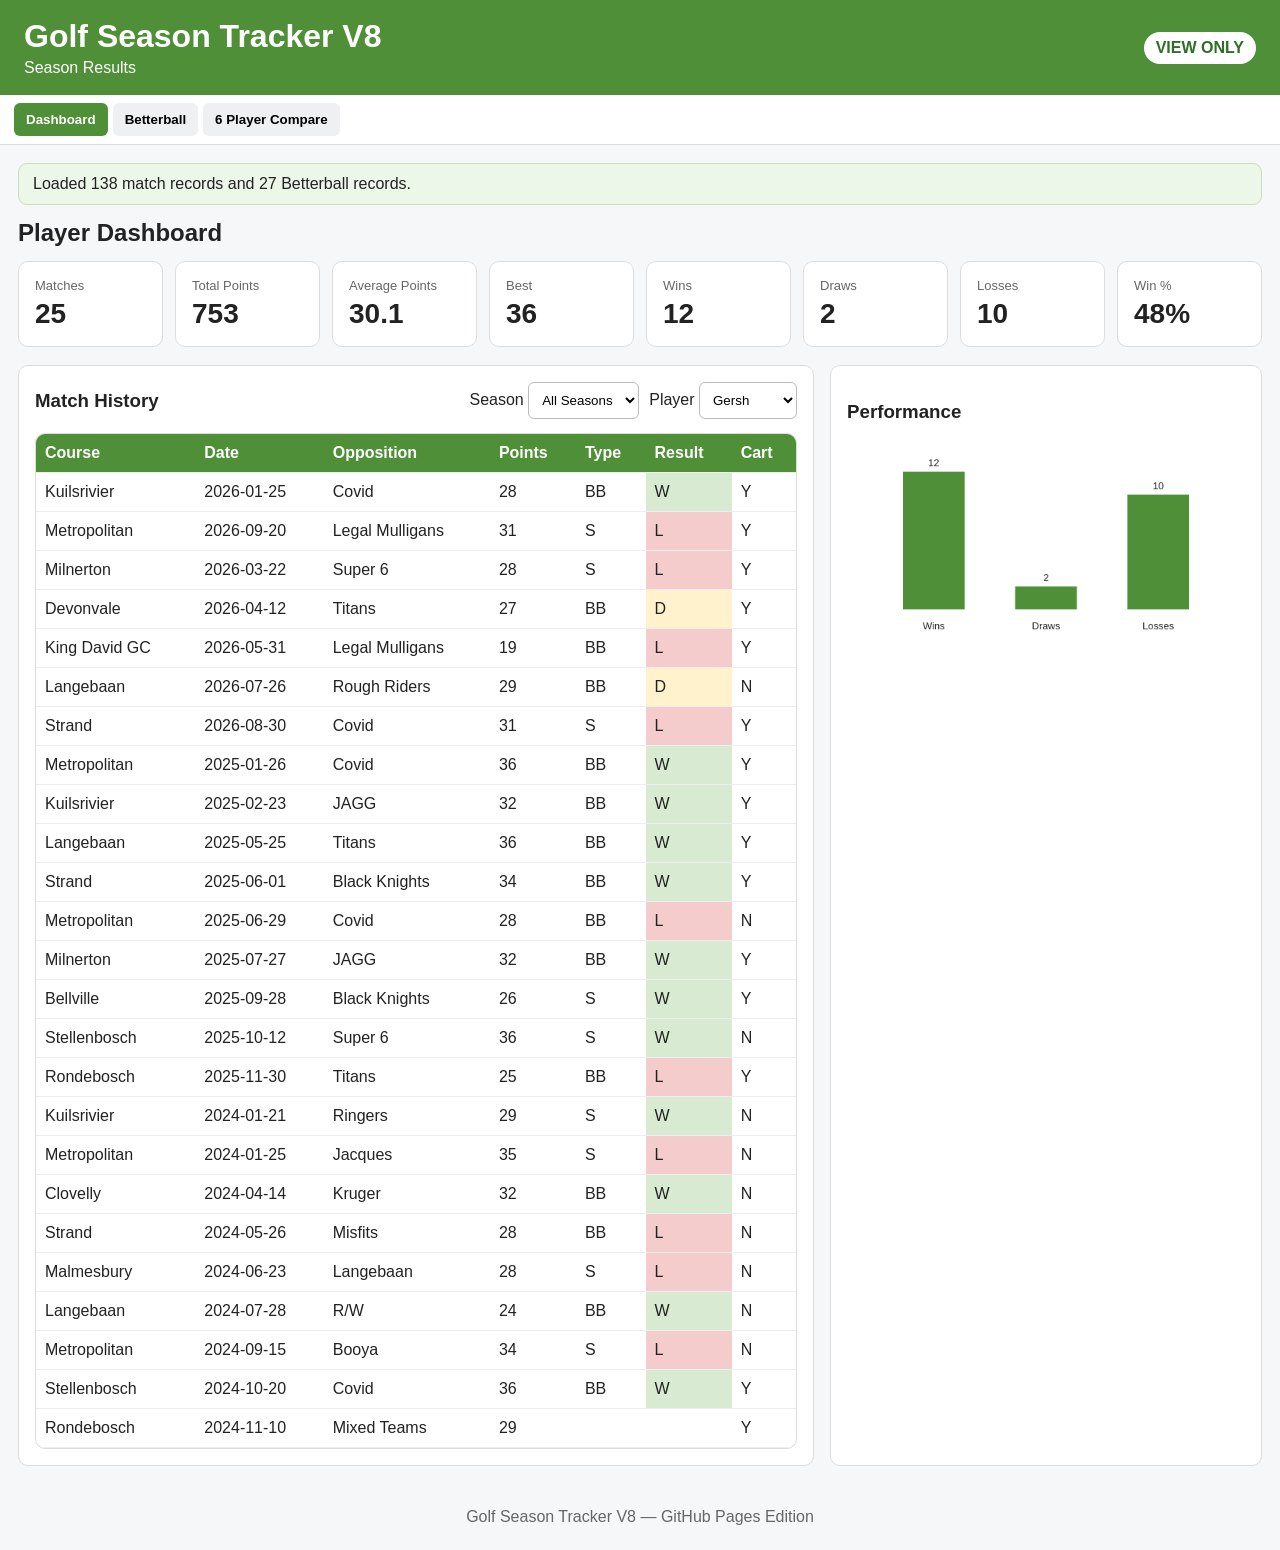
==== commit 085a02d2: "Add files via upload" ====
--- a/index.html
+++ b/index.html
@@ -1,8 +1,8 @@
-<!doctype html><html lang="en"><head><meta charset="utf-8"><meta name="viewport" content="width=device-width,initial-scale=1"><title>Golf Season Tracker V6</title><link rel="stylesheet" href="style.css"></head><body>
-<header><div><h1>Golf Season Tracker V6</h1><div>2025 + 2026 Season Results</div></div><span class="badge">VIEW ONLY</span></header>
+<!doctype html><html lang="en"><head><meta charset="utf-8"><meta name="viewport" content="width=device-width,initial-scale=1"><title>Golf Season Tracker V8</title><link rel="stylesheet" href="style.css"></head><body>
+<header><div><h1>Golf Season Tracker V8</h1><div>Season Results</div></div><span class="badge">VIEW ONLY</span></header>
 <nav><button class="active" data-tab="dashboard">Dashboard</button><button data-tab="betterball">Betterball</button><button data-tab="comparison">6 Player Compare</button></nav>
 <main><div id="loadStatus" class="note">Loading golf data…</div>
 <section id="dashboard" class="panel active"><div class="section-head"><h2>Player Dashboard</h2></div><div id="cards" class="cards"></div><div class="grid2"><div class="card"><div class="section-head"><h3>Match History</h3><div class="header-actions"><label>Season <select id="dashSeason"></select></label><label>Player <select id="player"></select></label></div></div><div class="table-wrap"><table><thead><tr><th>Course</th><th>Date</th><th>Opposition</th><th>Points</th><th>Type</th><th>Result</th><th>Cart</th></tr></thead><tbody id="history"></tbody></table></div></div><div class="card"><h3>Performance</h3><canvas id="chart" width="520" height="260"></canvas></div></div></section>
 <section id="betterball" class="panel"><div class="section-head"><h2>Betterball Results</h2><label>Season <select id="bbSeason"></select></label></div><div class="table-wrap"><table><thead><tr><th>Course</th><th>Date</th><th>Opposition</th><th>Pairing</th><th>Combined</th><th>Result</th></tr></thead><tbody id="bbrows"></tbody></table></div><div class="card top"><h3>Best Betterball Combinations</h3><div class="table-wrap"><table><thead><tr><th>Rank</th><th>Combination</th><th>Played</th><th>W</th><th>D</th><th>L</th><th>Win %</th><th>Avg Combined</th><th>Best Combined</th></tr></thead><tbody id="bestbb"></tbody></table></div></div></section>
 <section id="comparison" class="panel"><div class="section-head"><h2>6 Player Comparison</h2><label>Season <select id="compareSeasonView"></select></label></div><div class="table-wrap"><table><thead><tr><th>Metric</th><th><select id="p1"></select></th><th><select id="p2"></select></th><th><select id="p3"></select></th><th><select id="p4"></select></th><th><select id="p5"></select></th><th><select id="p6"></select></th></tr></thead><tbody id="compare"></tbody></table></div></section>
-</main><footer>Golf Season Tracker V6 — GitHub Pages Edition</footer><script src="app.js"></script></body></html>+</main><footer>Golf Season Tracker V8 — GitHub Pages Edition</footer><script src="app.js"></script></body></html>
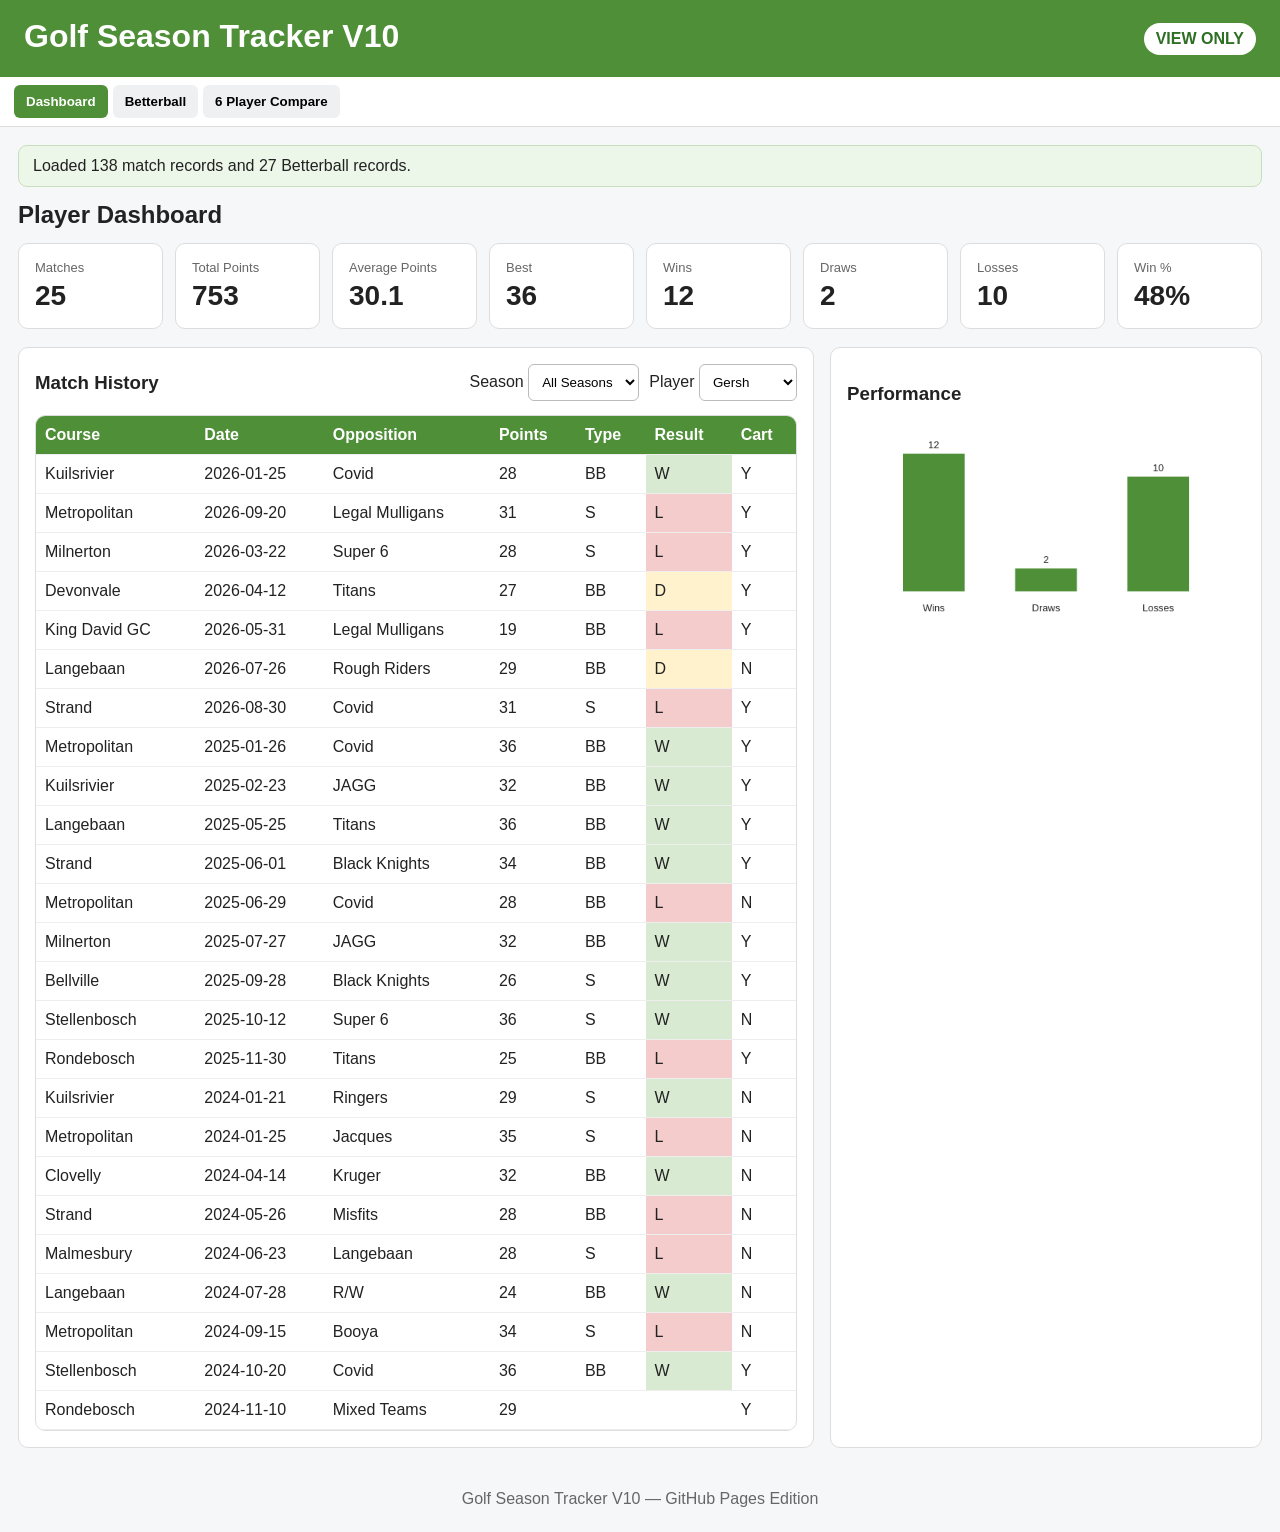
==== commit 0375313d: "Add files via upload" ====
--- a/index.html
+++ b/index.html
@@ -1,8 +1,8 @@
-<!doctype html><html lang="en"><head><meta charset="utf-8"><meta name="viewport" content="width=device-width,initial-scale=1"><title>Golf Season Tracker V8</title><link rel="stylesheet" href="style.css"></head><body>
-<header><div><h1>Golf Season Tracker V8</h1><div>Season Results</div></div><span class="badge">VIEW ONLY</span></header>
+<!doctype html><html lang="en"><head><meta charset="utf-8"><meta name="viewport" content="width=device-width,initial-scale=1"><title>Golf Season Tracker V10</title><link rel="stylesheet" href="style.css"></head><body>
+<header><div><h1>Golf Season Tracker V10</h1></div><span class="badge">VIEW ONLY</span></header>
 <nav><button class="active" data-tab="dashboard">Dashboard</button><button data-tab="betterball">Betterball</button><button data-tab="comparison">6 Player Compare</button></nav>
 <main><div id="loadStatus" class="note">Loading golf data…</div>
 <section id="dashboard" class="panel active"><div class="section-head"><h2>Player Dashboard</h2></div><div id="cards" class="cards"></div><div class="grid2"><div class="card"><div class="section-head"><h3>Match History</h3><div class="header-actions"><label>Season <select id="dashSeason"></select></label><label>Player <select id="player"></select></label></div></div><div class="table-wrap"><table><thead><tr><th>Course</th><th>Date</th><th>Opposition</th><th>Points</th><th>Type</th><th>Result</th><th>Cart</th></tr></thead><tbody id="history"></tbody></table></div></div><div class="card"><h3>Performance</h3><canvas id="chart" width="520" height="260"></canvas></div></div></section>
 <section id="betterball" class="panel"><div class="section-head"><h2>Betterball Results</h2><label>Season <select id="bbSeason"></select></label></div><div class="table-wrap"><table><thead><tr><th>Course</th><th>Date</th><th>Opposition</th><th>Pairing</th><th>Combined</th><th>Result</th></tr></thead><tbody id="bbrows"></tbody></table></div><div class="card top"><h3>Best Betterball Combinations</h3><div class="table-wrap"><table><thead><tr><th>Rank</th><th>Combination</th><th>Played</th><th>W</th><th>D</th><th>L</th><th>Win %</th><th>Avg Combined</th><th>Best Combined</th></tr></thead><tbody id="bestbb"></tbody></table></div></div></section>
 <section id="comparison" class="panel"><div class="section-head"><h2>6 Player Comparison</h2><label>Season <select id="compareSeasonView"></select></label></div><div class="table-wrap"><table><thead><tr><th>Metric</th><th><select id="p1"></select></th><th><select id="p2"></select></th><th><select id="p3"></select></th><th><select id="p4"></select></th><th><select id="p5"></select></th><th><select id="p6"></select></th></tr></thead><tbody id="compare"></tbody></table></div></section>
-</main><footer>Golf Season Tracker V8 — GitHub Pages Edition</footer><script src="app.js"></script></body></html>+</main><footer>Golf Season Tracker V10 — GitHub Pages Edition</footer><script src="app.js"></script></body></html>
